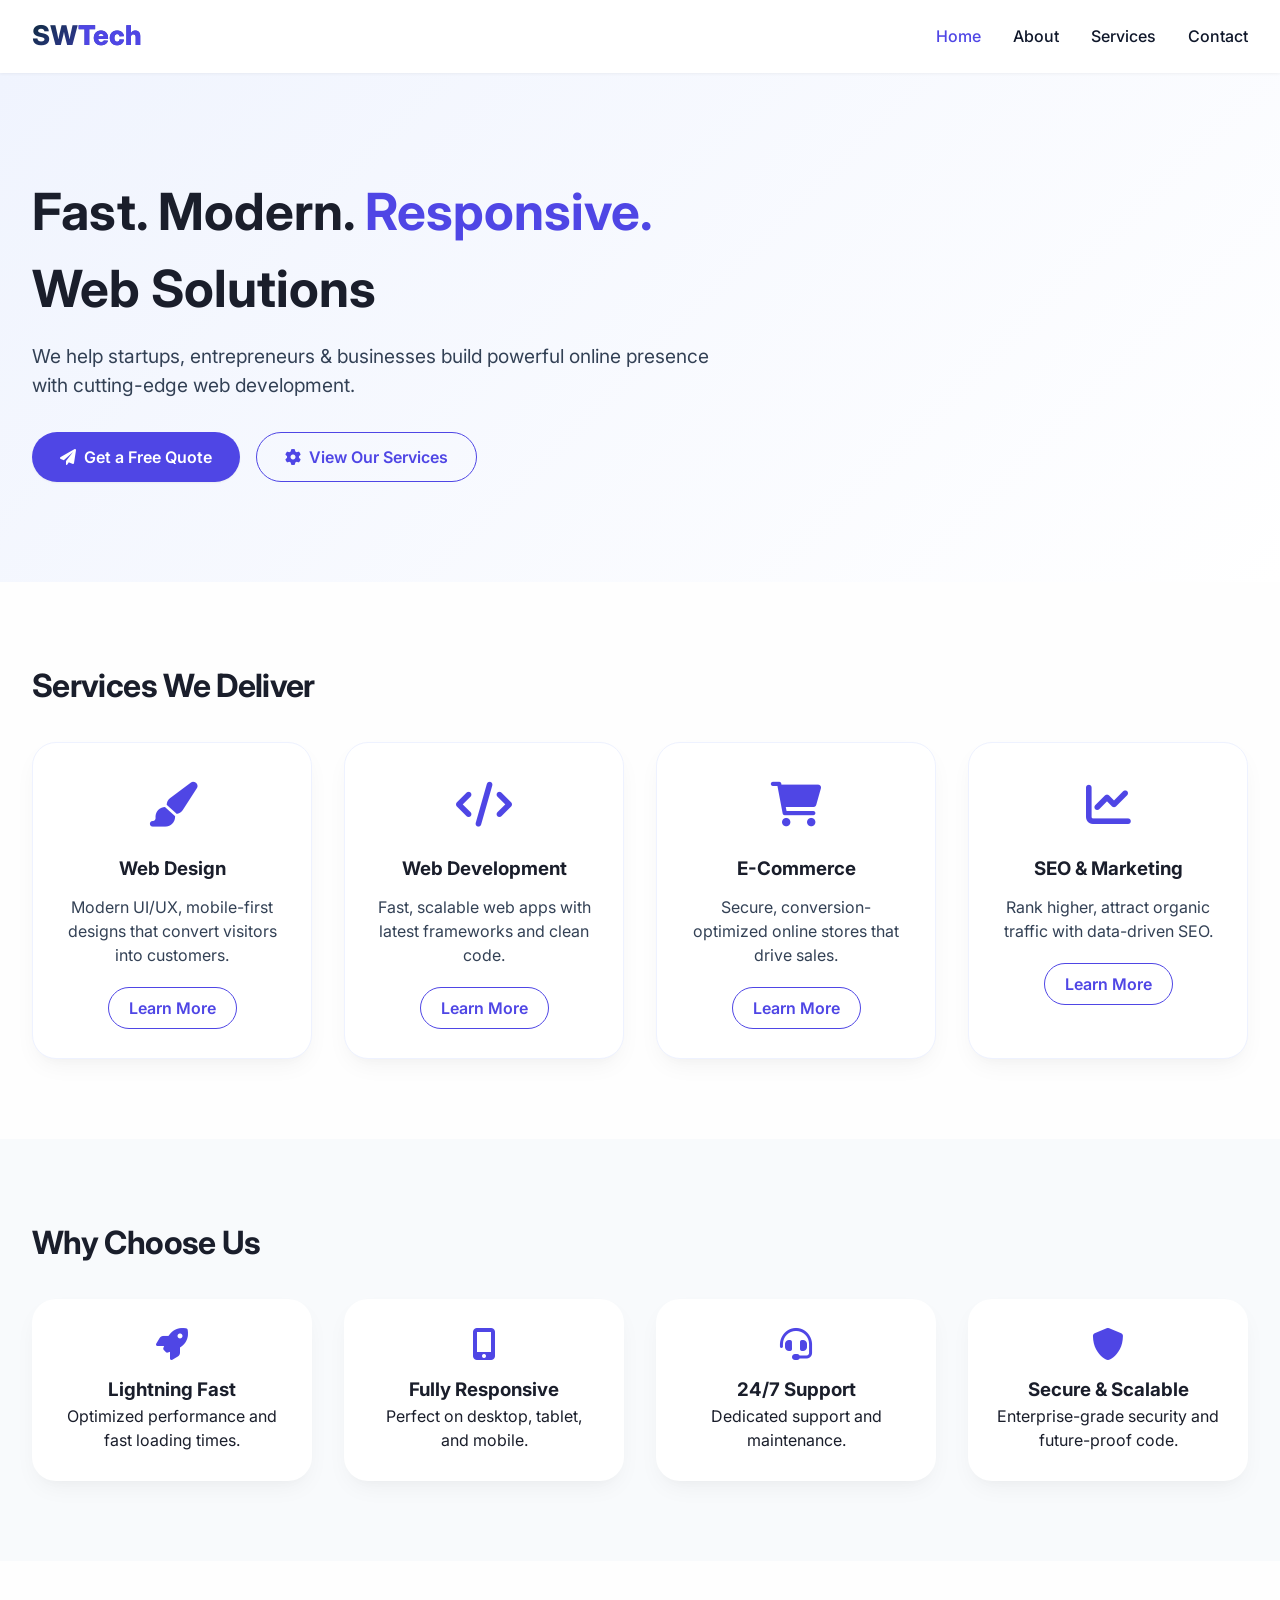
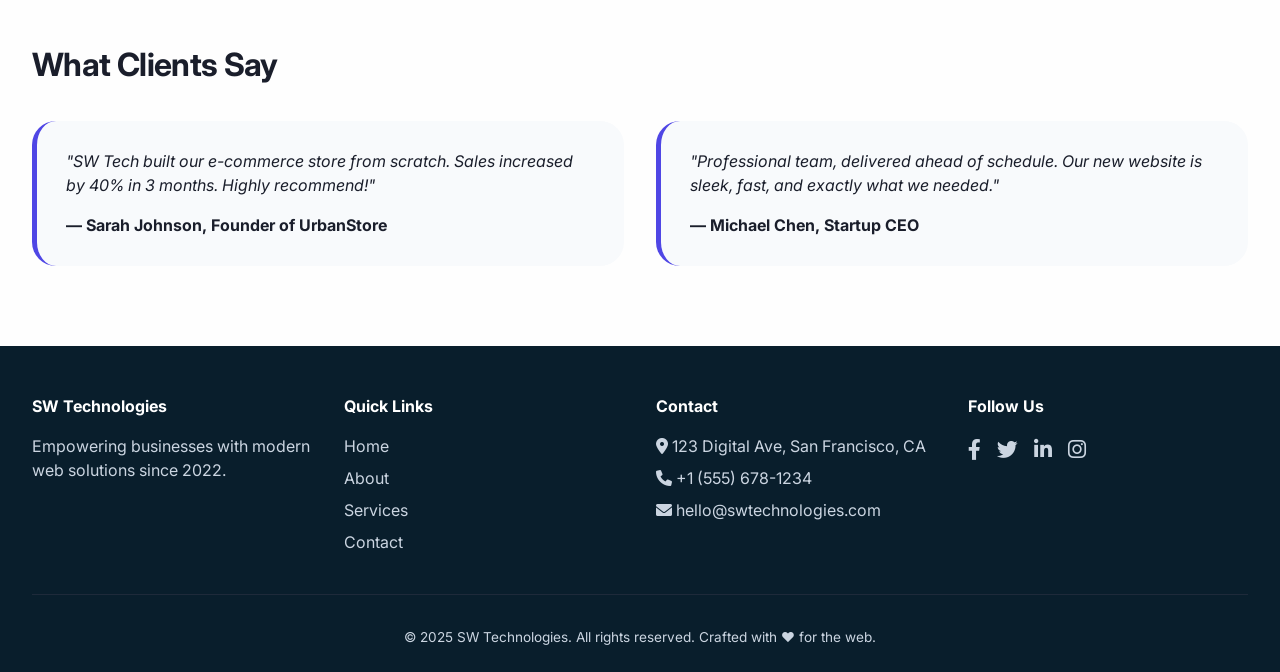
==== index.html @ 48afa0c9 "initial commit" ====
<!-- index.html -->
<!DOCTYPE html>
<html lang="en">
<head>
  <meta charset="UTF-8">
  <meta name="viewport" content="width=device-width, initial-scale=1.0, viewport-fit=cover">
  <title>SW Technologies | Modern Web Solutions</title>
  <link href="https://fonts.googleapis.com/css2?family=Inter:opsz,wght@14..32,300;14..32,400;14..32,600;14..32,700;14..32,800&display=swap" rel="stylesheet">
  <link rel="stylesheet" href="https://cdnjs.cloudflare.com/ajax/libs/font-awesome/6.0.0-beta3/css/all.min.css">
  <style>
    * { margin: 0; padding: 0; box-sizing: border-box; }
    body { font-family: 'Inter', sans-serif; background-color: #fefefe; color: #1a1e2b; line-height: 1.5; scroll-behavior: smooth; }
    :root { --primary: #0f2b3d; --primary-dark: #091e2c; --accent: #4f46e5; --accent-light: #6366f1; --gray-bg: #f8fafc; --text-dark: #0f172a; --text-muted: #334155; --white: #ffffff; --shadow-sm: 0 10px 25px -5px rgba(0,0,0,0.05), 0 8px 10px -6px rgba(0,0,0,0.02); --shadow-md: 0 20px 25px -12px rgba(0,0,0,0.08); }
    .container { max-width: 1280px; margin: 0 auto; padding: 0 32px; }
    section { padding: 80px 0; }
    h2 { font-size: 2rem; margin-bottom: 2rem; letter-spacing: -0.02em; font-weight: 700; }
    .btn { display: inline-flex; align-items: center; gap: 8px; padding: 12px 28px; border-radius: 40px; font-weight: 600; transition: all 0.25s ease; text-decoration: none; font-size: 1rem; cursor: pointer; border: none; }
    .btn-primary { background: var(--accent); color: white; box-shadow: 0 1px 2px rgba(0,0,0,0.05); }
    .btn-primary:hover { background: var(--accent-light); transform: translateY(-3px); box-shadow: var(--shadow-md); }
    .btn-outline { background: transparent; border: 1.5px solid var(--accent); color: var(--accent); }
    .btn-outline:hover { background: var(--accent); color: white; transform: translateY(-3px); }
    .navbar { background: white; box-shadow: 0 1px 3px rgba(0,0,0,0.05); position: sticky; top: 0; z-index: 1000; }
    .nav-container { display: flex; justify-content: space-between; align-items: center; padding: 1rem 2rem; max-width: 1400px; margin: 0 auto; }
    .logo a { font-size: 1.7rem; font-weight: 800; text-decoration: none; background: linear-gradient(135deg, #0f2b3d, #4f46e5); background-clip: text; -webkit-background-clip: text; color: transparent; }
    .nav-links { display: flex; gap: 2rem; list-style: none; }
    .nav-links li a { text-decoration: none; font-weight: 500; color: var(--text-dark); transition: color 0.2s; }
    .nav-links li a:hover, .nav-links li a.active { color: var(--accent); }
    .hamburger { display: none; font-size: 1.8rem; cursor: pointer; }
    @media (max-width: 768px) { .nav-links { position: fixed; top: 70px; left: -100%; width: 100%; height: calc(100vh - 70px); background: white; flex-direction: column; align-items: center; padding-top: 2rem; gap: 2rem; transition: left 0.3s ease; box-shadow: 0 10px 15px -3px rgba(0,0,0,0.1); } .nav-links.active { left: 0; } .hamburger { display: block; } .nav-container { padding: 0.8rem 1.5rem; } .container { padding: 0 24px; } section { padding: 60px 0; } }
    .hero { background: linear-gradient(135deg, #f0f4fe 0%, #ffffff 100%); padding: 100px 0; }
    .hero-content { max-width: 700px; }
    .hero h1 { font-size: 3.2rem; margin-bottom: 1rem; }
    .hero p { font-size: 1.2rem; color: var(--text-muted); margin-bottom: 2rem; }
    .btn-group { display: flex; gap: 1rem; flex-wrap: wrap; }
    .cards-grid { display: grid; grid-template-columns: repeat(auto-fit, minmax(260px, 1fr)); gap: 2rem; margin-top: 1rem; }
    .service-card { background: white; border-radius: 24px; padding: 1.8rem; box-shadow: var(--shadow-sm); transition: all 0.25s; text-align: center; border: 1px solid #eef2ff; }
    .service-card:hover { transform: translateY(-6px); box-shadow: var(--shadow-md); }
    .service-icon { font-size: 2.8rem; color: var(--accent); margin-bottom: 1rem; }
    .service-card h3 { margin-bottom: 0.75rem; }
    .service-card p { color: var(--text-muted); margin-bottom: 1.25rem; }
    .strengths-grid { display: grid; grid-template-columns: repeat(auto-fit, minmax(240px, 1fr)); gap: 2rem; }
    .strength-card { background: white; border-radius: 24px; padding: 1.8rem; text-align: center; box-shadow: var(--shadow-sm); }
    .strength-card i { font-size: 2rem; color: var(--accent); margin-bottom: 1rem; }
    .testimonials-grid { display: grid; grid-template-columns: repeat(auto-fit, minmax(280px, 1fr)); gap: 2rem; }
    .testimonial { background: var(--gray-bg); padding: 1.8rem; border-radius: 24px; border-left: 5px solid var(--accent); }
    .testimonial p { font-style: italic; margin-bottom: 1rem; }
    .client-name { font-weight: 700; }
    footer { background: var(--primary-dark); color: #cbd5e1; padding: 48px 0 24px; }
    .footer-grid { display: grid; grid-template-columns: repeat(auto-fit, minmax(200px, 1fr)); gap: 2rem; margin-bottom: 2rem; }
    .footer-col h4 { color: white; margin-bottom: 1rem; }
    .footer-col a { color: #cbd5e1; text-decoration: none; display: block; margin-bottom: 0.5rem; transition: color 0.2s; }
    .footer-col a:hover { color: white; }
    .social-icons a { display: inline-block; margin-right: 1rem; font-size: 1.3rem; color: #cbd5e1; }
    .copyright { text-align: center; padding-top: 2rem; border-top: 1px solid #1e2a3a; font-size: 0.85rem; }
    @media (max-width: 480px) { .hero h1 { font-size: 2.2rem; } .btn-group .btn { padding: 10px 20px; } }
  </style>
</head>
<body>
  <nav class="navbar">
    <div class="nav-container">
      <div class="logo"><a href="index.html">SW<span style="color:#4f46e5;">Tech</span></a></div>
      <div class="hamburger" id="hamburger"><i class="fas fa-bars"></i></div>
      <ul class="nav-links" id="navLinks">
        <li><a href="index.html" class="active">Home</a></li>
        <li><a href="about.html">About</a></li>
        <li><a href="services.html">Services</a></li>
        <li><a href="contact.html">Contact</a></li>
      </ul>
    </div>
  </nav>
  <main>
    <section class="hero">
      <div class="container">
        <div class="hero-content">
          <h1>Fast. Modern. <span style="color:#4f46e5;">Responsive.</span> Web Solutions</h1>
          <p>We help startups, entrepreneurs & businesses build powerful online presence with cutting-edge web development.</p>
          <div class="btn-group">
            <a href="contact.html" class="btn btn-primary"><i class="fas fa-paper-plane"></i> Get a Free Quote</a>
            <a href="services.html" class="btn btn-outline"><i class="fas fa-cog"></i> View Our Services</a>
          </div>
        </div>
      </div>
    </section>
    <section>
      <div class="container">
        <h2>Services We Deliver</h2>
        <div class="cards-grid">
          <div class="service-card"><div class="service-icon"><i class="fas fa-paint-brush"></i></div><h3>Web Design</h3><p>Modern UI/UX, mobile-first designs that convert visitors into customers.</p><a href="services.html" class="btn btn-outline small-btn" style="padding:8px 20px;">Learn More</a></div>
          <div class="service-card"><div class="service-icon"><i class="fas fa-code"></i></div><h3>Web Development</h3><p>Fast, scalable web apps with latest frameworks and clean code.</p><a href="services.html" class="btn btn-outline small-btn" style="padding:8px 20px;">Learn More</a></div>
          <div class="service-card"><div class="service-icon"><i class="fas fa-shopping-cart"></i></div><h3>E-Commerce</h3><p>Secure, conversion-optimized online stores that drive sales.</p><a href="services.html" class="btn btn-outline small-btn" style="padding:8px 20px;">Learn More</a></div>
          <div class="service-card"><div class="service-icon"><i class="fas fa-chart-line"></i></div><h3>SEO & Marketing</h3><p>Rank higher, attract organic traffic with data-driven SEO.</p><a href="services.html" class="btn btn-outline small-btn" style="padding:8px 20px;">Learn More</a></div>
        </div>
      </div>
    </section>
    <section style="background: var(--gray-bg);">
      <div class="container">
        <h2>Why Choose Us</h2>
        <div class="strengths-grid">
          <div class="strength-card"><i class="fas fa-rocket"></i><h3>Lightning Fast</h3><p>Optimized performance and fast loading times.</p></div>
          <div class="strength-card"><i class="fas fa-mobile-alt"></i><h3>Fully Responsive</h3><p>Perfect on desktop, tablet, and mobile.</p></div>
          <div class="strength-card"><i class="fas fa-headset"></i><h3>24/7 Support</h3><p>Dedicated support and maintenance.</p></div>
          <div class="strength-card"><i class="fas fa-shield-alt"></i><h3>Secure & Scalable</h3><p>Enterprise-grade security and future-proof code.</p></div>
        </div>
      </div>
    </section>
    <section>
      <div class="container">
        <h2>What Clients Say</h2>
        <div class="testimonials-grid">
          <div class="testimonial"><p>"SW Tech built our e-commerce store from scratch. Sales increased by 40% in 3 months. Highly recommend!"</p><div class="client-name">— Sarah Johnson, Founder of UrbanStore</div></div>
          <div class="testimonial"><p>"Professional team, delivered ahead of schedule. Our new website is sleek, fast, and exactly what we needed."</p><div class="client-name">— Michael Chen, Startup CEO</div></div>
        </div>
      </div>
    </section>
  </main>
  <footer>
    <div class="container">
      <div class="footer-grid">
        <div class="footer-col"><h4>SW Technologies</h4><p>Empowering businesses with modern web solutions since 2022.</p></div>
        <div class="footer-col"><h4>Quick Links</h4><a href="index.html">Home</a><a href="about.html">About</a><a href="services.html">Services</a><a href="contact.html">Contact</a></div>
        <div class="footer-col"><h4>Contact</h4><a href="#"><i class="fas fa-map-marker-alt"></i> 123 Digital Ave, San Francisco, CA</a><a href="#"><i class="fas fa-phone"></i> +1 (555) 678-1234</a><a href="#"><i class="fas fa-envelope"></i> hello@swtechnologies.com</a></div>
        <div class="footer-col"><h4>Follow Us</h4><div class="social-icons"><a href="#"><i class="fab fa-facebook-f"></i></a><a href="#"><i class="fab fa-twitter"></i></a><a href="#"><i class="fab fa-linkedin-in"></i></a><a href="#"><i class="fab fa-instagram"></i></a></div></div>
      </div>
      <div class="copyright"><p>© 2025 SW Technologies. All rights reserved. Crafted with ❤️ for the web.</p></div>
    </div>
  </footer>
  <script>const hamburger=document.getElementById('hamburger');const navLinks=document.getElementById('navLinks');hamburger.addEventListener('click',()=>{navLinks.classList.toggle('active');});document.querySelectorAll('.nav-links a').forEach(link=>{link.addEventListener('click',()=>{navLinks.classList.remove('active');})});</script>
</body>
</html>
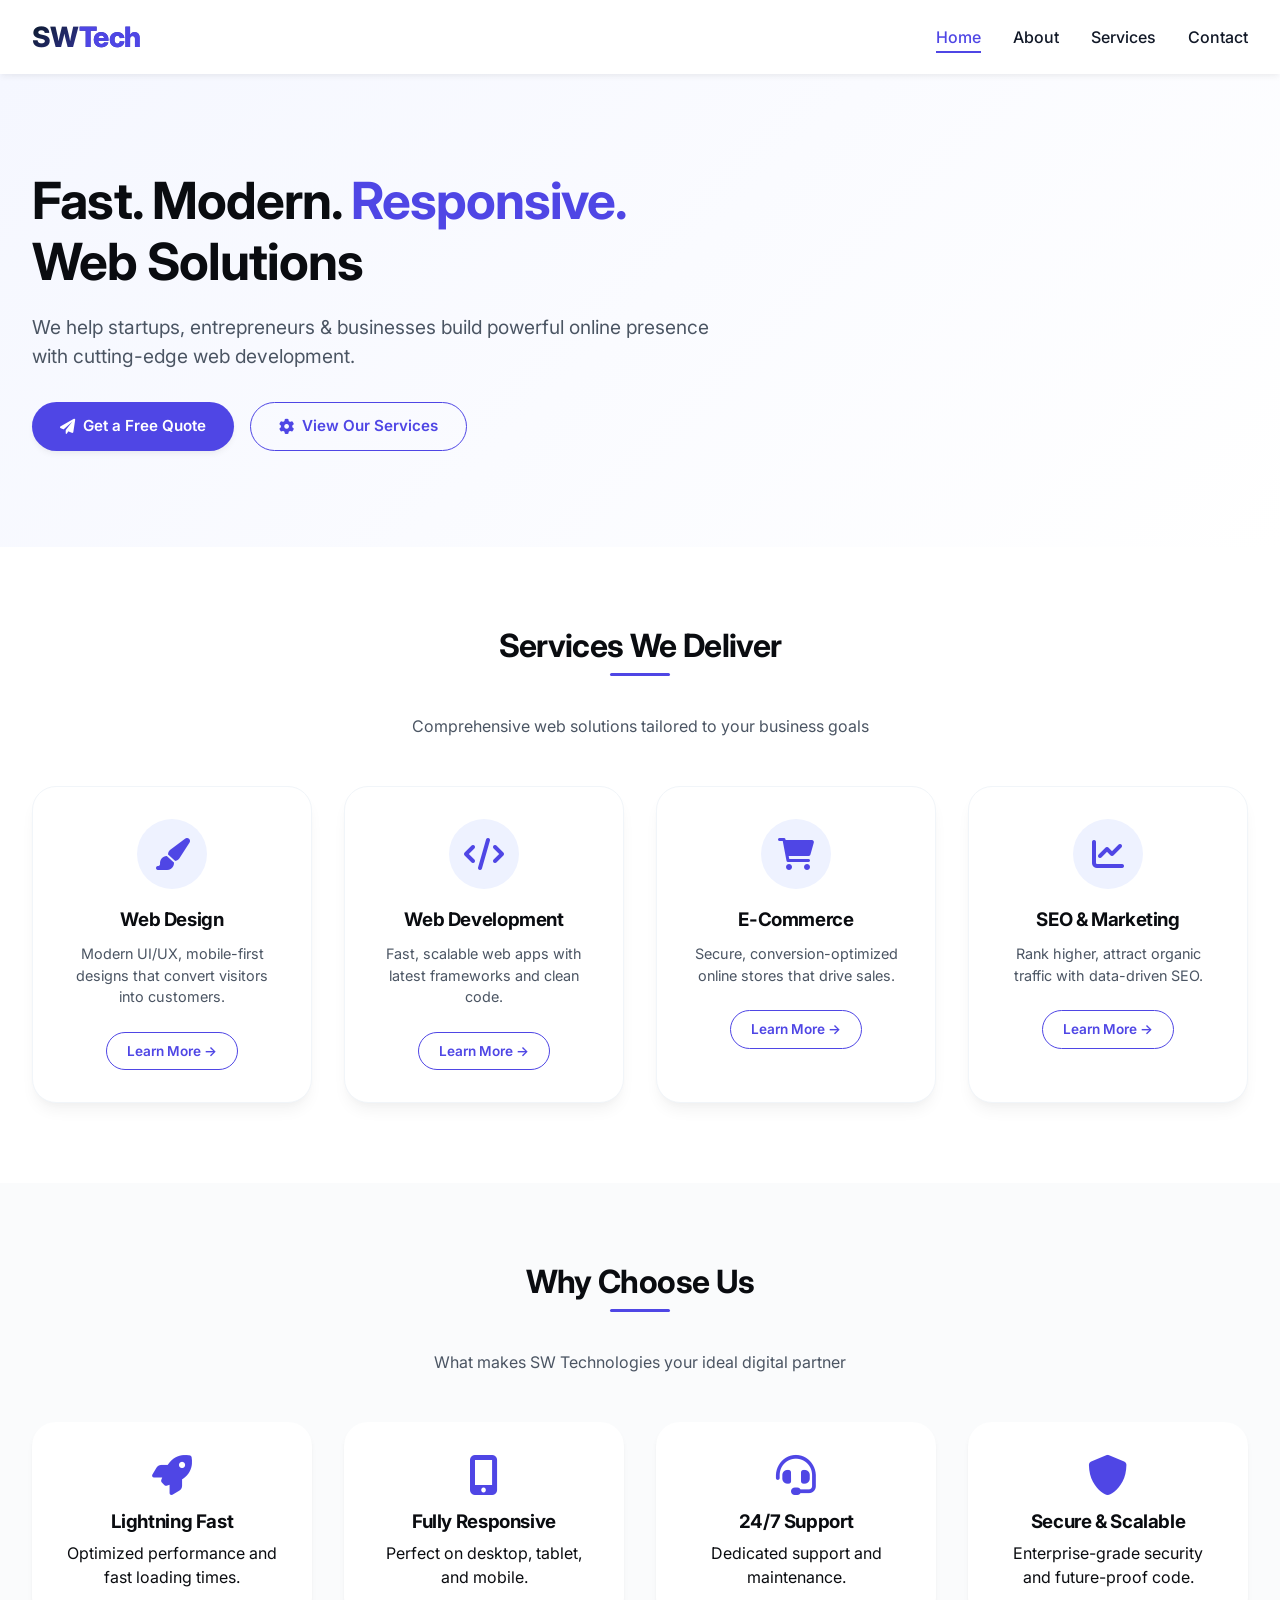
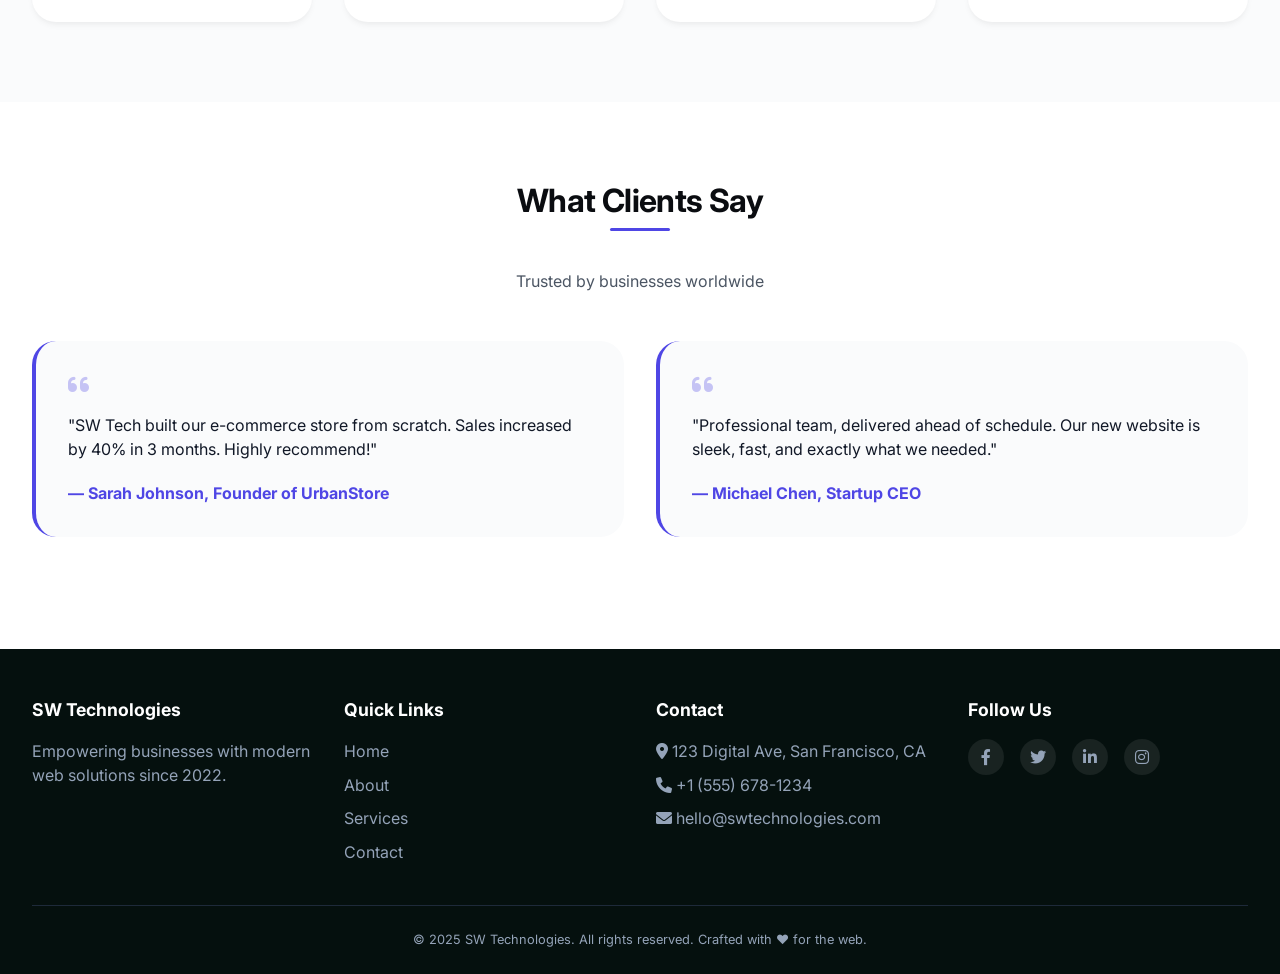
==== commit 16b8961b: "Polish the user interface and make it fully responsive across all devices" ====
--- a/index.html
+++ b/index.html
@@ -1,129 +1,131 @@
-<!-- index.html -->
+<!-- index.html - Homepage -->
 <!DOCTYPE html>
 <html lang="en">
 <head>
-  <meta charset="UTF-8">
-  <meta name="viewport" content="width=device-width, initial-scale=1.0, viewport-fit=cover">
-  <title>SW Technologies | Modern Web Solutions</title>
-  <link href="https://fonts.googleapis.com/css2?family=Inter:opsz,wght@14..32,300;14..32,400;14..32,600;14..32,700;14..32,800&display=swap" rel="stylesheet">
-  <link rel="stylesheet" href="https://cdnjs.cloudflare.com/ajax/libs/font-awesome/6.0.0-beta3/css/all.min.css">
-  <style>
-    * { margin: 0; padding: 0; box-sizing: border-box; }
-    body { font-family: 'Inter', sans-serif; background-color: #fefefe; color: #1a1e2b; line-height: 1.5; scroll-behavior: smooth; }
-    :root { --primary: #0f2b3d; --primary-dark: #091e2c; --accent: #4f46e5; --accent-light: #6366f1; --gray-bg: #f8fafc; --text-dark: #0f172a; --text-muted: #334155; --white: #ffffff; --shadow-sm: 0 10px 25px -5px rgba(0,0,0,0.05), 0 8px 10px -6px rgba(0,0,0,0.02); --shadow-md: 0 20px 25px -12px rgba(0,0,0,0.08); }
-    .container { max-width: 1280px; margin: 0 auto; padding: 0 32px; }
-    section { padding: 80px 0; }
-    h2 { font-size: 2rem; margin-bottom: 2rem; letter-spacing: -0.02em; font-weight: 700; }
-    .btn { display: inline-flex; align-items: center; gap: 8px; padding: 12px 28px; border-radius: 40px; font-weight: 600; transition: all 0.25s ease; text-decoration: none; font-size: 1rem; cursor: pointer; border: none; }
-    .btn-primary { background: var(--accent); color: white; box-shadow: 0 1px 2px rgba(0,0,0,0.05); }
-    .btn-primary:hover { background: var(--accent-light); transform: translateY(-3px); box-shadow: var(--shadow-md); }
-    .btn-outline { background: transparent; border: 1.5px solid var(--accent); color: var(--accent); }
-    .btn-outline:hover { background: var(--accent); color: white; transform: translateY(-3px); }
-    .navbar { background: white; box-shadow: 0 1px 3px rgba(0,0,0,0.05); position: sticky; top: 0; z-index: 1000; }
-    .nav-container { display: flex; justify-content: space-between; align-items: center; padding: 1rem 2rem; max-width: 1400px; margin: 0 auto; }
-    .logo a { font-size: 1.7rem; font-weight: 800; text-decoration: none; background: linear-gradient(135deg, #0f2b3d, #4f46e5); background-clip: text; -webkit-background-clip: text; color: transparent; }
-    .nav-links { display: flex; gap: 2rem; list-style: none; }
-    .nav-links li a { text-decoration: none; font-weight: 500; color: var(--text-dark); transition: color 0.2s; }
-    .nav-links li a:hover, .nav-links li a.active { color: var(--accent); }
-    .hamburger { display: none; font-size: 1.8rem; cursor: pointer; }
-    @media (max-width: 768px) { .nav-links { position: fixed; top: 70px; left: -100%; width: 100%; height: calc(100vh - 70px); background: white; flex-direction: column; align-items: center; padding-top: 2rem; gap: 2rem; transition: left 0.3s ease; box-shadow: 0 10px 15px -3px rgba(0,0,0,0.1); } .nav-links.active { left: 0; } .hamburger { display: block; } .nav-container { padding: 0.8rem 1.5rem; } .container { padding: 0 24px; } section { padding: 60px 0; } }
-    .hero { background: linear-gradient(135deg, #f0f4fe 0%, #ffffff 100%); padding: 100px 0; }
-    .hero-content { max-width: 700px; }
-    .hero h1 { font-size: 3.2rem; margin-bottom: 1rem; }
-    .hero p { font-size: 1.2rem; color: var(--text-muted); margin-bottom: 2rem; }
-    .btn-group { display: flex; gap: 1rem; flex-wrap: wrap; }
-    .cards-grid { display: grid; grid-template-columns: repeat(auto-fit, minmax(260px, 1fr)); gap: 2rem; margin-top: 1rem; }
-    .service-card { background: white; border-radius: 24px; padding: 1.8rem; box-shadow: var(--shadow-sm); transition: all 0.25s; text-align: center; border: 1px solid #eef2ff; }
-    .service-card:hover { transform: translateY(-6px); box-shadow: var(--shadow-md); }
-    .service-icon { font-size: 2.8rem; color: var(--accent); margin-bottom: 1rem; }
-    .service-card h3 { margin-bottom: 0.75rem; }
-    .service-card p { color: var(--text-muted); margin-bottom: 1.25rem; }
-    .strengths-grid { display: grid; grid-template-columns: repeat(auto-fit, minmax(240px, 1fr)); gap: 2rem; }
-    .strength-card { background: white; border-radius: 24px; padding: 1.8rem; text-align: center; box-shadow: var(--shadow-sm); }
-    .strength-card i { font-size: 2rem; color: var(--accent); margin-bottom: 1rem; }
-    .testimonials-grid { display: grid; grid-template-columns: repeat(auto-fit, minmax(280px, 1fr)); gap: 2rem; }
-    .testimonial { background: var(--gray-bg); padding: 1.8rem; border-radius: 24px; border-left: 5px solid var(--accent); }
-    .testimonial p { font-style: italic; margin-bottom: 1rem; }
-    .client-name { font-weight: 700; }
-    footer { background: var(--primary-dark); color: #cbd5e1; padding: 48px 0 24px; }
-    .footer-grid { display: grid; grid-template-columns: repeat(auto-fit, minmax(200px, 1fr)); gap: 2rem; margin-bottom: 2rem; }
-    .footer-col h4 { color: white; margin-bottom: 1rem; }
-    .footer-col a { color: #cbd5e1; text-decoration: none; display: block; margin-bottom: 0.5rem; transition: color 0.2s; }
-    .footer-col a:hover { color: white; }
-    .social-icons a { display: inline-block; margin-right: 1rem; font-size: 1.3rem; color: #cbd5e1; }
-    .copyright { text-align: center; padding-top: 2rem; border-top: 1px solid #1e2a3a; font-size: 0.85rem; }
-    @media (max-width: 480px) { .hero h1 { font-size: 2.2rem; } .btn-group .btn { padding: 10px 20px; } }
-  </style>
+    <meta charset="UTF-8">
+    <meta name="viewport" content="width=device-width, initial-scale=1.0">
+    <title>SW Technologies | Fast, Modern Web Solutions</title>
+    <link href="https://fonts.googleapis.com/css2?family=Inter:opsz,wght@14..32,300;14..32,400;14..32,500;14..32,600;14..32,700;14..32,800&display=swap" rel="stylesheet">
+    <link rel="stylesheet" href="https://cdnjs.cloudflare.com/ajax/libs/font-awesome/6.0.0-beta3/css/all.min.css">
+    <link rel="stylesheet" href="styles.css">
 </head>
 <body>
-  <nav class="navbar">
-    <div class="nav-container">
-      <div class="logo"><a href="index.html">SW<span style="color:#4f46e5;">Tech</span></a></div>
-      <div class="hamburger" id="hamburger"><i class="fas fa-bars"></i></div>
-      <ul class="nav-links" id="navLinks">
-        <li><a href="index.html" class="active">Home</a></li>
-        <li><a href="about.html">About</a></li>
-        <li><a href="services.html">Services</a></li>
-        <li><a href="contact.html">Contact</a></li>
-      </ul>
-    </div>
-  </nav>
-  <main>
-    <section class="hero">
-      <div class="container">
-        <div class="hero-content">
-          <h1>Fast. Modern. <span style="color:#4f46e5;">Responsive.</span> Web Solutions</h1>
-          <p>We help startups, entrepreneurs & businesses build powerful online presence with cutting-edge web development.</p>
-          <div class="btn-group">
-            <a href="contact.html" class="btn btn-primary"><i class="fas fa-paper-plane"></i> Get a Free Quote</a>
-            <a href="services.html" class="btn btn-outline"><i class="fas fa-cog"></i> View Our Services</a>
-          </div>
+    <nav class="navbar">
+        <div class="nav-container">
+            <div class="logo"><a href="index.html">SW<span style="color:#4f46e5;">Tech</span></a></div>
+            <div class="hamburger" id="hamburger"><i class="fas fa-bars"></i></div>
+            <ul class="nav-links" id="navLinks">
+                <li><a href="index.html" class="active">Home</a></li>
+                <li><a href="about.html">About</a></li>
+                <li><a href="services.html">Services</a></li>
+                <li><a href="contact.html">Contact</a></li>
+            </ul>
         </div>
-      </div>
-    </section>
-    <section>
-      <div class="container">
-        <h2>Services We Deliver</h2>
-        <div class="cards-grid">
-          <div class="service-card"><div class="service-icon"><i class="fas fa-paint-brush"></i></div><h3>Web Design</h3><p>Modern UI/UX, mobile-first designs that convert visitors into customers.</p><a href="services.html" class="btn btn-outline small-btn" style="padding:8px 20px;">Learn More</a></div>
-          <div class="service-card"><div class="service-icon"><i class="fas fa-code"></i></div><h3>Web Development</h3><p>Fast, scalable web apps with latest frameworks and clean code.</p><a href="services.html" class="btn btn-outline small-btn" style="padding:8px 20px;">Learn More</a></div>
-          <div class="service-card"><div class="service-icon"><i class="fas fa-shopping-cart"></i></div><h3>E-Commerce</h3><p>Secure, conversion-optimized online stores that drive sales.</p><a href="services.html" class="btn btn-outline small-btn" style="padding:8px 20px;">Learn More</a></div>
-          <div class="service-card"><div class="service-icon"><i class="fas fa-chart-line"></i></div><h3>SEO & Marketing</h3><p>Rank higher, attract organic traffic with data-driven SEO.</p><a href="services.html" class="btn btn-outline small-btn" style="padding:8px 20px;">Learn More</a></div>
+    </nav>
+
+    <main>
+        <section class="hero">
+            <div class="container">
+                <div class="hero-content">
+                    <h1>Fast. Modern. <span style="color:#4f46e5;">Responsive.</span> Web Solutions</h1>
+                    <p>We help startups, entrepreneurs & businesses build powerful online presence with cutting-edge web development.</p>
+                    <div class="btn-group">
+                        <a href="contact.html" class="btn btn-primary"><i class="fas fa-paper-plane"></i> Get a Free Quote</a>
+                        <a href="services.html" class="btn btn-outline"><i class="fas fa-cog"></i> View Our Services</a>
+                    </div>
+                </div>
+            </div>
+        </section>
+
+        <section>
+            <div class="container">
+                <div class="section-header">
+                    <h2>Services We Deliver</h2>
+                    <p>Comprehensive web solutions tailored to your business goals</p>
+                </div>
+                <div class="cards-grid">
+                    <div class="service-card">
+                        <div class="service-icon"><i class="fas fa-paint-brush"></i></div>
+                        <h3>Web Design</h3>
+                        <p>Modern UI/UX, mobile-first designs that convert visitors into customers.</p>
+                        <a href="services.html" class="btn btn-outline btn-small">Learn More →</a>
+                    </div>
+                    <div class="service-card">
+                        <div class="service-icon"><i class="fas fa-code"></i></div>
+                        <h3>Web Development</h3>
+                        <p>Fast, scalable web apps with latest frameworks and clean code.</p>
+                        <a href="services.html" class="btn btn-outline btn-small">Learn More →</a>
+                    </div>
+                    <div class="service-card">
+                        <div class="service-icon"><i class="fas fa-shopping-cart"></i></div>
+                        <h3>E-Commerce</h3>
+                        <p>Secure, conversion-optimized online stores that drive sales.</p>
+                        <a href="services.html" class="btn btn-outline btn-small">Learn More →</a>
+                    </div>
+                    <div class="service-card">
+                        <div class="service-icon"><i class="fas fa-chart-line"></i></div>
+                        <h3>SEO & Marketing</h3>
+                        <p>Rank higher, attract organic traffic with data-driven SEO.</p>
+                        <a href="services.html" class="btn btn-outline btn-small">Learn More →</a>
+                    </div>
+                </div>
+            </div>
+        </section>
+
+        <section style="background: var(--gray-bg);">
+            <div class="container">
+                <div class="section-header">
+                    <h2>Why Choose Us</h2>
+                    <p>What makes SW Technologies your ideal digital partner</p>
+                </div>
+                <div class="strengths-grid">
+                    <div class="strength-card"><i class="fas fa-rocket"></i><h3>Lightning Fast</h3><p>Optimized performance and fast loading times.</p></div>
+                    <div class="strength-card"><i class="fas fa-mobile-alt"></i><h3>Fully Responsive</h3><p>Perfect on desktop, tablet, and mobile.</p></div>
+                    <div class="strength-card"><i class="fas fa-headset"></i><h3>24/7 Support</h3><p>Dedicated support and maintenance.</p></div>
+                    <div class="strength-card"><i class="fas fa-shield-alt"></i><h3>Secure & Scalable</h3><p>Enterprise-grade security and future-proof code.</p></div>
+                </div>
+            </div>
+        </section>
+
+        <section>
+            <div class="container">
+                <div class="section-header">
+                    <h2>What Clients Say</h2>
+                    <p>Trusted by businesses worldwide</p>
+                </div>
+                <div class="testimonials-grid">
+                    <div class="testimonial"><i class="fas fa-quote-left"></i><p>"SW Tech built our e-commerce store from scratch. Sales increased by 40% in 3 months. Highly recommend!"</p><div class="client-name">— Sarah Johnson, Founder of UrbanStore</div></div>
+                    <div class="testimonial"><i class="fas fa-quote-left"></i><p>"Professional team, delivered ahead of schedule. Our new website is sleek, fast, and exactly what we needed."</p><div class="client-name">— Michael Chen, Startup CEO</div></div>
+                </div>
+            </div>
+        </section>
+    </main>
+
+    <footer>
+        <div class="container">
+            <div class="footer-grid">
+                <div class="footer-col"><h4>SW Technologies</h4><p>Empowering businesses with modern web solutions since 2022.</p></div>
+                <div class="footer-col"><h4>Quick Links</h4><a href="index.html">Home</a><a href="about.html">About</a><a href="services.html">Services</a><a href="contact.html">Contact</a></div>
+                <div class="footer-col"><h4>Contact</h4><a href="#"><i class="fas fa-map-marker-alt"></i> 123 Digital Ave, San Francisco, CA</a><a href="#"><i class="fas fa-phone"></i> +1 (555) 678-1234</a><a href="#"><i class="fas fa-envelope"></i> hello@swtechnologies.com</a></div>
+                <div class="footer-col"><h4>Follow Us</h4><div class="social-icons"><a href="#"><i class="fab fa-facebook-f"></i></a><a href="#"><i class="fab fa-twitter"></i></a><a href="#"><i class="fab fa-linkedin-in"></i></a><a href="#"><i class="fab fa-instagram"></i></a></div></div>
+            </div>
+            <div class="copyright"><p>© 2025 SW Technologies. All rights reserved. Crafted with ❤️ for the web.</p></div>
         </div>
-      </div>
-    </section>
-    <section style="background: var(--gray-bg);">
-      <div class="container">
-        <h2>Why Choose Us</h2>
-        <div class="strengths-grid">
-          <div class="strength-card"><i class="fas fa-rocket"></i><h3>Lightning Fast</h3><p>Optimized performance and fast loading times.</p></div>
-          <div class="strength-card"><i class="fas fa-mobile-alt"></i><h3>Fully Responsive</h3><p>Perfect on desktop, tablet, and mobile.</p></div>
-          <div class="strength-card"><i class="fas fa-headset"></i><h3>24/7 Support</h3><p>Dedicated support and maintenance.</p></div>
-          <div class="strength-card"><i class="fas fa-shield-alt"></i><h3>Secure & Scalable</h3><p>Enterprise-grade security and future-proof code.</p></div>
-        </div>
-      </div>
-    </section>
-    <section>
-      <div class="container">
-        <h2>What Clients Say</h2>
-        <div class="testimonials-grid">
-          <div class="testimonial"><p>"SW Tech built our e-commerce store from scratch. Sales increased by 40% in 3 months. Highly recommend!"</p><div class="client-name">— Sarah Johnson, Founder of UrbanStore</div></div>
-          <div class="testimonial"><p>"Professional team, delivered ahead of schedule. Our new website is sleek, fast, and exactly what we needed."</p><div class="client-name">— Michael Chen, Startup CEO</div></div>
-        </div>
-      </div>
-    </section>
-  </main>
-  <footer>
-    <div class="container">
-      <div class="footer-grid">
-        <div class="footer-col"><h4>SW Technologies</h4><p>Empowering businesses with modern web solutions since 2022.</p></div>
-        <div class="footer-col"><h4>Quick Links</h4><a href="index.html">Home</a><a href="about.html">About</a><a href="services.html">Services</a><a href="contact.html">Contact</a></div>
-        <div class="footer-col"><h4>Contact</h4><a href="#"><i class="fas fa-map-marker-alt"></i> 123 Digital Ave, San Francisco, CA</a><a href="#"><i class="fas fa-phone"></i> +1 (555) 678-1234</a><a href="#"><i class="fas fa-envelope"></i> hello@swtechnologies.com</a></div>
-        <div class="footer-col"><h4>Follow Us</h4><div class="social-icons"><a href="#"><i class="fab fa-facebook-f"></i></a><a href="#"><i class="fab fa-twitter"></i></a><a href="#"><i class="fab fa-linkedin-in"></i></a><a href="#"><i class="fab fa-instagram"></i></a></div></div>
-      </div>
-      <div class="copyright"><p>© 2025 SW Technologies. All rights reserved. Crafted with ❤️ for the web.</p></div>
-    </div>
-  </footer>
-  <script>const hamburger=document.getElementById('hamburger');const navLinks=document.getElementById('navLinks');hamburger.addEventListener('click',()=>{navLinks.classList.toggle('active');});document.querySelectorAll('.nav-links a').forEach(link=>{link.addEventListener('click',()=>{navLinks.classList.remove('active');})});</script>
+    </footer>
+
+    <a href="#" class="back-to-top" id="backToTop"><i class="fas fa-arrow-up"></i></a>
+
+    <script>
+        const hamburger = document.getElementById('hamburger');
+        const navLinks = document.getElementById('navLinks');
+        hamburger.addEventListener('click', () => navLinks.classList.toggle('active'));
+        document.querySelectorAll('.nav-links a').forEach(link => link.addEventListener('click', () => navLinks.classList.remove('active')));
+        
+        const backBtn = document.getElementById('backToTop');
+        window.addEventListener('scroll', () => {
+            if (window.scrollY > 300) backBtn.classList.add('show');
+            else backBtn.classList.remove('show');
+        });
+    </script>
 </body>
 </html>
--- a/styles.css
+++ b/styles.css
@@ -0,0 +1,673 @@
+/* styles.css - SW Technologies - Polished Professional UI */
+* {
+    margin: 0;
+    padding: 0;
+    box-sizing: border-box;
+}
+
+body {
+    font-family: 'Inter', sans-serif;
+    background-color: #ffffff;
+    color: #0a0c10;
+    line-height: 1.5;
+    scroll-behavior: smooth;
+}
+
+:root {
+    --primary: #0a1927;
+    --primary-dark: #05100e;
+    --accent: #4f46e5;
+    --accent-light: #6366f1;
+    --accent-soft: #eef2ff;
+    --gray-bg: #fafbfc;
+    --text-dark: #111827;
+    --text-muted: #4b5563;
+    --white: #ffffff;
+    --shadow-sm: 0 4px 6px -1px rgba(0, 0, 0, 0.05), 0 2px 4px -1px rgba(0, 0, 0, 0.02);
+    --shadow-md: 0 10px 15px -3px rgba(0, 0, 0, 0.05), 0 4px 6px -2px rgba(0, 0, 0, 0.02);
+    --shadow-lg: 0 20px 25px -5px rgba(0, 0, 0, 0.08), 0 10px 10px -5px rgba(0, 0, 0, 0.01);
+    --shadow-hover: 0 25px 30px -12px rgba(79, 70, 229, 0.15);
+}
+
+.container {
+    max-width: 1280px;
+    margin: 0 auto;
+    padding: 0 2rem;
+}
+
+section {
+    padding: 5rem 0;
+}
+
+h1, h2, h3 {
+    font-weight: 700;
+    line-height: 1.2;
+    letter-spacing: -0.02em;
+}
+
+h2 {
+    font-size: 2rem;
+    margin-bottom: 2rem;
+    position: relative;
+    display: inline-block;
+}
+
+h2:after {
+    content: '';
+    position: absolute;
+    bottom: -10px;
+    left: 0;
+    width: 60px;
+    height: 3px;
+    background: var(--accent);
+    border-radius: 3px;
+}
+
+.section-header {
+    text-align: center;
+    margin-bottom: 3rem;
+}
+
+.section-header h2:after {
+    left: 50%;
+    transform: translateX(-50%);
+}
+
+.section-header p {
+    color: var(--text-muted);
+    max-width: 600px;
+    margin: 1rem auto 0;
+}
+
+/* Buttons */
+.btn {
+    display: inline-flex;
+    align-items: center;
+    gap: 0.5rem;
+    padding: 0.75rem 1.75rem;
+    border-radius: 9999px;
+    font-weight: 600;
+    transition: all 0.25s ease;
+    text-decoration: none;
+    font-size: 0.95rem;
+    cursor: pointer;
+    border: none;
+}
+
+.btn-primary {
+    background: var(--accent);
+    color: white;
+    box-shadow: var(--shadow-sm);
+}
+
+.btn-primary:hover {
+    background: var(--accent-light);
+    transform: translateY(-2px);
+    box-shadow: var(--shadow-md);
+}
+
+.btn-outline {
+    background: transparent;
+    border: 1.5px solid var(--accent);
+    color: var(--accent);
+}
+
+.btn-outline:hover {
+    background: var(--accent);
+    color: white;
+    transform: translateY(-2px);
+    box-shadow: var(--shadow-sm);
+}
+
+.btn-small {
+    padding: 0.5rem 1.25rem;
+    font-size: 0.85rem;
+}
+
+/* Navigation */
+.navbar {
+    background: rgba(255, 255, 255, 0.95);
+    backdrop-filter: blur(8px);
+    box-shadow: var(--shadow-sm);
+    position: sticky;
+    top: 0;
+    z-index: 1000;
+    transition: all 0.3s ease;
+}
+
+.nav-container {
+    display: flex;
+    justify-content: space-between;
+    align-items: center;
+    padding: 1rem 2rem;
+    max-width: 1400px;
+    margin: 0 auto;
+}
+
+.logo a {
+    font-size: 1.75rem;
+    font-weight: 800;
+    text-decoration: none;
+    background: linear-gradient(135deg, #0a1927, #4f46e5);
+    background-clip: text;
+    -webkit-background-clip: text;
+    color: transparent;
+    letter-spacing: -0.02em;
+}
+
+.nav-links {
+    display: flex;
+    gap: 2rem;
+    list-style: none;
+}
+
+.nav-links li a {
+    text-decoration: none;
+    font-weight: 500;
+    color: var(--text-dark);
+    transition: color 0.2s;
+    position: relative;
+}
+
+.nav-links li a:after {
+    content: '';
+    position: absolute;
+    bottom: -6px;
+    left: 0;
+    width: 0;
+    height: 2px;
+    background: var(--accent);
+    transition: width 0.25s;
+}
+
+.nav-links li a:hover:after,
+.nav-links li a.active:after {
+    width: 100%;
+}
+
+.nav-links li a:hover,
+.nav-links li a.active {
+    color: var(--accent);
+}
+
+.hamburger {
+    display: none;
+    font-size: 1.6rem;
+    cursor: pointer;
+    color: var(--text-dark);
+}
+
+/* Hero Section */
+.hero {
+    background: linear-gradient(135deg, #f5f7ff 0%, #ffffff 100%);
+    padding: 6rem 0;
+    position: relative;
+    overflow: hidden;
+}
+
+.hero-content {
+    max-width: 700px;
+    animation: fadeInUp 0.6s ease-out;
+}
+
+.hero h1 {
+    font-size: 3.2rem;
+    margin-bottom: 1.25rem;
+}
+
+.hero p {
+    font-size: 1.2rem;
+    color: var(--text-muted);
+    margin-bottom: 2rem;
+}
+
+.btn-group {
+    display: flex;
+    gap: 1rem;
+    flex-wrap: wrap;
+}
+
+/* Cards Grid */
+.cards-grid {
+    display: grid;
+    grid-template-columns: repeat(auto-fit, minmax(260px, 1fr));
+    gap: 2rem;
+    margin-top: 1rem;
+}
+
+.service-card {
+    background: white;
+    border-radius: 1.5rem;
+    padding: 2rem;
+    box-shadow: var(--shadow-md);
+    transition: all 0.3s ease;
+    text-align: center;
+    border: 1px solid #f1f5f9;
+}
+
+.service-card:hover {
+    transform: translateY(-8px);
+    box-shadow: var(--shadow-hover);
+}
+
+.service-icon {
+    width: 70px;
+    height: 70px;
+    background: var(--accent-soft);
+    border-radius: 50%;
+    display: flex;
+    align-items: center;
+    justify-content: center;
+    margin: 0 auto 1.25rem;
+    font-size: 2rem;
+    color: var(--accent);
+    transition: transform 0.2s;
+}
+
+.service-card:hover .service-icon {
+    transform: scale(1.05);
+}
+
+.service-card h3 {
+    margin-bottom: 0.75rem;
+}
+
+.service-card p {
+    color: var(--text-muted);
+    margin-bottom: 1.5rem;
+    font-size: 0.9rem;
+}
+
+/* Strengths / Why Choose Us */
+.strengths-grid {
+    display: grid;
+    grid-template-columns: repeat(auto-fit, minmax(240px, 1fr));
+    gap: 2rem;
+}
+
+.strength-card {
+    background: white;
+    border-radius: 1.5rem;
+    padding: 2rem;
+    text-align: center;
+    box-shadow: var(--shadow-sm);
+    transition: all 0.25s;
+    border: 1px solid transparent;
+}
+
+.strength-card:hover {
+    transform: translateY(-5px);
+    border-color: var(--accent-soft);
+    box-shadow: var(--shadow-md);
+}
+
+.strength-card i {
+    font-size: 2.5rem;
+    color: var(--accent);
+    margin-bottom: 1rem;
+}
+
+.strength-card h3 {
+    margin-bottom: 0.5rem;
+}
+
+/* Testimonials */
+.testimonials-grid {
+    display: grid;
+    grid-template-columns: repeat(auto-fit, minmax(300px, 1fr));
+    gap: 2rem;
+}
+
+.testimonial {
+    background: var(--gray-bg);
+    padding: 2rem;
+    border-radius: 1.5rem;
+    border-left: 4px solid var(--accent);
+    transition: transform 0.25s;
+}
+
+.testimonial:hover {
+    transform: translateX(4px);
+}
+
+.testimonial i.fa-quote-left {
+    color: var(--accent);
+    opacity: 0.3;
+    font-size: 1.5rem;
+    margin-bottom: 1rem;
+    display: inline-block;
+}
+
+.testimonial p {
+    font-style: normal;
+    margin-bottom: 1.25rem;
+    color: var(--text-dark);
+}
+
+.client-name {
+    font-weight: 700;
+    color: var(--accent);
+}
+
+/* Footer */
+footer {
+    background: var(--primary-dark);
+    color: #94a3b8;
+    padding: 3rem 0 1.5rem;
+    margin-top: 2rem;
+}
+
+.footer-grid {
+    display: grid;
+    grid-template-columns: repeat(auto-fit, minmax(200px, 1fr));
+    gap: 2rem;
+    margin-bottom: 2rem;
+}
+
+.footer-col h4 {
+    color: white;
+    margin-bottom: 1rem;
+    font-size: 1.1rem;
+}
+
+.footer-col a {
+    color: #94a3b8;
+    text-decoration: none;
+    display: block;
+    margin-bottom: 0.6rem;
+    transition: color 0.2s;
+}
+
+.footer-col a:hover {
+    color: white;
+}
+
+.social-icons {
+    display: flex;
+    gap: 1rem;
+    margin-top: 0.5rem;
+}
+
+.social-icons a {
+    display: inline-flex;
+    align-items: center;
+    justify-content: center;
+    width: 36px;
+    height: 36px;
+    background: rgba(255, 255, 255, 0.08);
+    border-radius: 50%;
+    transition: all 0.2s;
+}
+
+.social-icons a:hover {
+    background: var(--accent);
+    transform: translateY(-2px);
+}
+
+.copyright {
+    text-align: center;
+    padding-top: 1.5rem;
+    border-top: 1px solid #1e2a3a;
+    font-size: 0.8rem;
+}
+
+/* Back to Top Button */
+.back-to-top {
+    position: fixed;
+    bottom: 2rem;
+    right: 2rem;
+    background: var(--accent);
+    color: white;
+    width: 44px;
+    height: 44px;
+    border-radius: 50%;
+    display: flex;
+    align-items: center;
+    justify-content: center;
+    text-decoration: none;
+    opacity: 0;
+    visibility: hidden;
+    transition: all 0.3s;
+    box-shadow: var(--shadow-md);
+    z-index: 99;
+}
+
+.back-to-top.show {
+    opacity: 1;
+    visibility: visible;
+}
+
+.back-to-top:hover {
+    background: var(--accent-light);
+    transform: translateY(-3px);
+}
+
+/* Animations */
+@keyframes fadeInUp {
+    from {
+        opacity: 0;
+        transform: translateY(20px);
+    }
+    to {
+        opacity: 1;
+        transform: translateY(0);
+    }
+}
+
+/* About Page Specific */
+.story-box {
+    background: var(--gray-bg);
+    padding: 2rem;
+    border-radius: 1.5rem;
+    margin-bottom: 2rem;
+}
+
+.mission-vision {
+    display: grid;
+    grid-template-columns: 1fr 1fr;
+    gap: 2rem;
+    margin: 3rem 0;
+}
+
+.mv-card {
+    background: white;
+    padding: 2rem;
+    border-radius: 1.5rem;
+    box-shadow: var(--shadow-sm);
+    text-align: center;
+    transition: transform 0.25s;
+}
+
+.mv-card:hover {
+    transform: translateY(-4px);
+    box-shadow: var(--shadow-md);
+}
+
+.team-grid {
+    display: grid;
+    grid-template-columns: repeat(auto-fit, minmax(240px, 1fr));
+    gap: 2rem;
+    margin-top: 1rem;
+}
+
+.team-card {
+    background: white;
+    border-radius: 1.5rem;
+    padding: 2rem;
+    text-align: center;
+    box-shadow: var(--shadow-sm);
+    transition: all 0.3s;
+}
+
+.team-card:hover {
+    transform: translateY(-8px);
+    box-shadow: var(--shadow-hover);
+}
+
+.team-img {
+    width: 110px;
+    height: 110px;
+    background: linear-gradient(135deg, var(--accent-soft), #ddd6fe);
+    border-radius: 50%;
+    margin: 0 auto 1rem;
+    display: flex;
+    align-items: center;
+    justify-content: center;
+    font-size: 3rem;
+    color: var(--accent);
+}
+
+.stats-grid {
+    display: flex;
+    justify-content: space-between;
+    flex-wrap: wrap;
+    gap: 2rem;
+    background: var(--primary);
+    color: white;
+    padding: 3rem 2rem;
+    border-radius: 2rem;
+    margin-top: 2rem;
+    text-align: center;
+}
+
+.stat h3 {
+    font-size: 2.5rem;
+    margin-bottom: 0.25rem;
+}
+
+/* Contact Page Specific */
+.contact-wrapper {
+    display: grid;
+    grid-template-columns: 1fr 1fr;
+    gap: 3rem;
+}
+
+.form-group {
+    margin-bottom: 1.5rem;
+}
+
+input, textarea {
+    width: 100%;
+    padding: 0.9rem 1.2rem;
+    border: 1.5px solid #e2e8f0;
+    border-radius: 1rem;
+    font-family: inherit;
+    font-size: 1rem;
+    transition: all 0.2s;
+}
+
+input:focus, textarea:focus {
+    outline: none;
+    border-color: var(--accent);
+    box-shadow: 0 0 0 3px rgba(79, 70, 229, 0.1);
+}
+
+.error {
+    color: #e53e3e;
+    font-size: 0.75rem;
+    margin-top: 0.3rem;
+    display: block;
+}
+
+.success-message {
+    background: #10b981;
+    color: white;
+    padding: 0.8rem;
+    border-radius: 0.8rem;
+    margin-top: 1rem;
+    text-align: center;
+}
+
+.contact-details {
+    background: var(--gray-bg);
+    padding: 2rem;
+    border-radius: 1.5rem;
+}
+
+.contact-details p {
+    margin: 1rem 0;
+    display: flex;
+    align-items: center;
+    gap: 1rem;
+}
+
+.map {
+    margin-top: 3rem;
+    border-radius: 1.5rem;
+    overflow: hidden;
+    height: 300px;
+}
+
+.map iframe {
+    width: 100%;
+    height: 100%;
+    border: 0;
+}
+
+/* Responsive */
+@media (max-width: 768px) {
+    .container {
+        padding: 0 1.5rem;
+    }
+    section {
+        padding: 3rem 0;
+    }
+    h2 {
+        font-size: 1.75rem;
+    }
+    .hero h1 {
+        font-size: 2.2rem;
+    }
+    .nav-links {
+        position: fixed;
+        top: 70px;
+        left: -100%;
+        width: 100%;
+        height: calc(100vh - 70px);
+        background: white;
+        flex-direction: column;
+        align-items: center;
+        padding-top: 2rem;
+        gap: 2rem;
+        transition: left 0.3s ease;
+        box-shadow: var(--shadow-md);
+    }
+    .nav-links.active {
+        left: 0;
+    }
+    .hamburger {
+        display: block;
+    }
+    .contact-wrapper {
+        grid-template-columns: 1fr;
+    }
+    .mission-vision {
+        grid-template-columns: 1fr;
+    }
+    .stats-grid {
+        flex-direction: column;
+        align-items: center;
+        gap: 1.5rem;
+    }
+    .back-to-top {
+        bottom: 1rem;
+        right: 1rem;
+        width: 40px;
+        height: 40px;
+    }
+}
+
+@media (max-width: 480px) {
+    .hero h1 {
+        font-size: 1.9rem;
+    }
+    .btn-group .btn {
+        padding: 0.6rem 1.2rem;
+        font-size: 0.85rem;
+    }
+    .service-icon {
+        width: 55px;
+        height: 55px;
+        font-size: 1.5rem;
+    }
+}
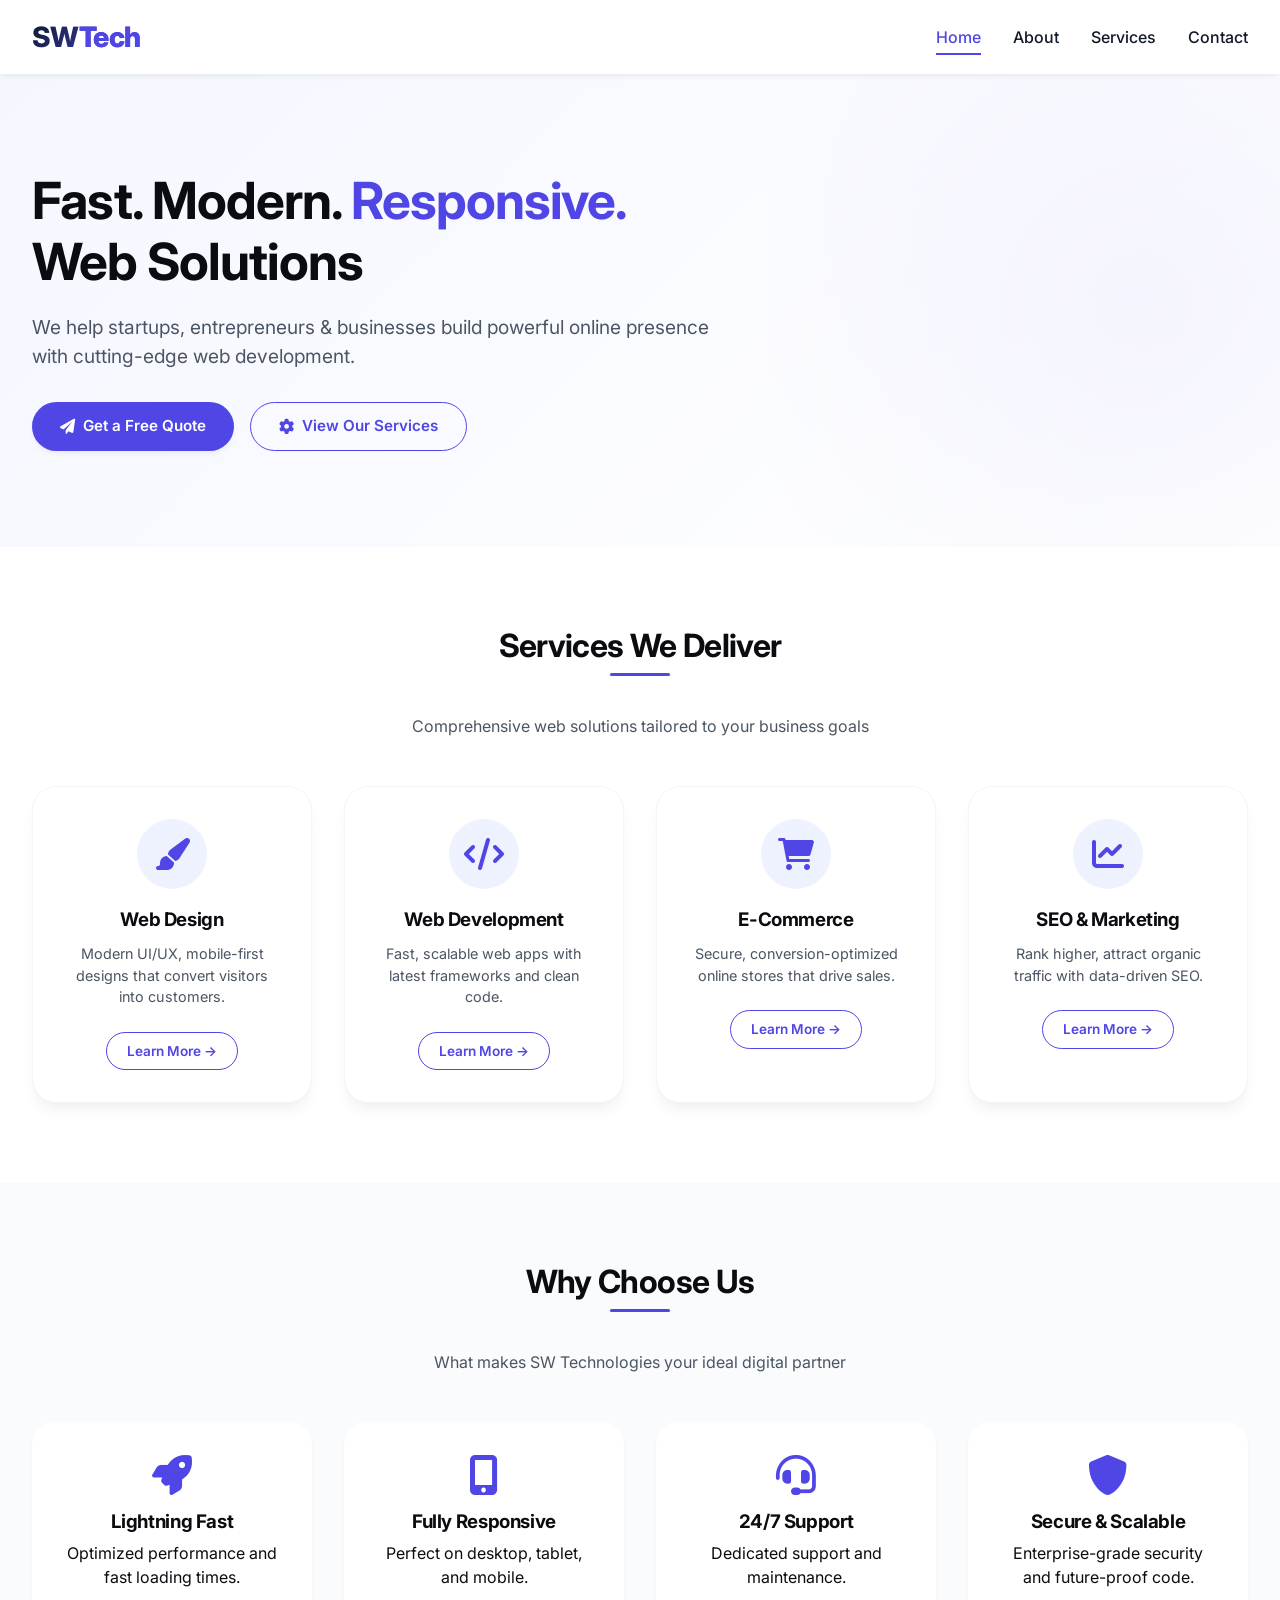
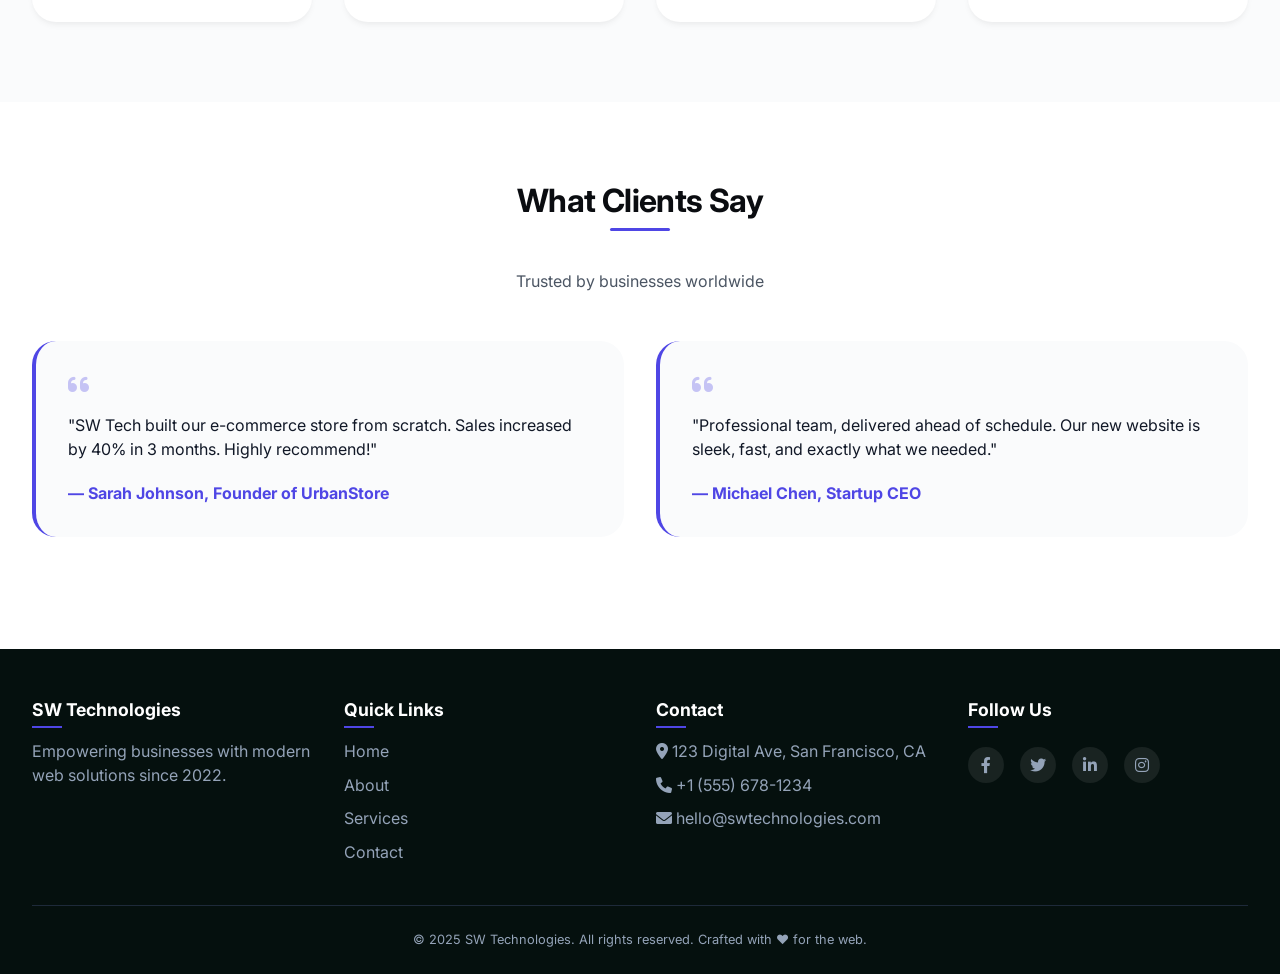
==== commit 25a50de8: "Resolve merge conflict in README" ====
--- a/index.html
+++ b/index.html
@@ -1,14 +1,18 @@
 <!-- index.html - Homepage -->
 <!DOCTYPE html>
 <html lang="en">
+
 <head>
     <meta charset="UTF-8">
     <meta name="viewport" content="width=device-width, initial-scale=1.0">
     <title>SW Technologies | Fast, Modern Web Solutions</title>
-    <link href="https://fonts.googleapis.com/css2?family=Inter:opsz,wght@14..32,300;14..32,400;14..32,500;14..32,600;14..32,700;14..32,800&display=swap" rel="stylesheet">
+    <link
+        href="https://fonts.googleapis.com/css2?family=Inter:opsz,wght@14..32,300;14..32,400;14..32,500;14..32,600;14..32,700;14..32,800&display=swap"
+        rel="stylesheet">
     <link rel="stylesheet" href="https://cdnjs.cloudflare.com/ajax/libs/font-awesome/6.0.0-beta3/css/all.min.css">
     <link rel="stylesheet" href="styles.css">
 </head>
+
 <body>
     <nav class="navbar">
         <div class="nav-container">
@@ -28,9 +32,11 @@
             <div class="container">
                 <div class="hero-content">
                     <h1>Fast. Modern. <span style="color:#4f46e5;">Responsive.</span> Web Solutions</h1>
-                    <p>We help startups, entrepreneurs & businesses build powerful online presence with cutting-edge web development.</p>
+                    <p>We help startups, entrepreneurs & businesses build powerful online presence with cutting-edge web
+                        development.</p>
                     <div class="btn-group">
-                        <a href="contact.html" class="btn btn-primary"><i class="fas fa-paper-plane"></i> Get a Free Quote</a>
+                        <a href="contact.html" class="btn btn-primary"><i class="fas fa-paper-plane"></i> Get a Free
+                            Quote</a>
                         <a href="services.html" class="btn btn-outline"><i class="fas fa-cog"></i> View Our Services</a>
                     </div>
                 </div>
@@ -79,10 +85,22 @@
                     <p>What makes SW Technologies your ideal digital partner</p>
                 </div>
                 <div class="strengths-grid">
-                    <div class="strength-card"><i class="fas fa-rocket"></i><h3>Lightning Fast</h3><p>Optimized performance and fast loading times.</p></div>
-                    <div class="strength-card"><i class="fas fa-mobile-alt"></i><h3>Fully Responsive</h3><p>Perfect on desktop, tablet, and mobile.</p></div>
-                    <div class="strength-card"><i class="fas fa-headset"></i><h3>24/7 Support</h3><p>Dedicated support and maintenance.</p></div>
-                    <div class="strength-card"><i class="fas fa-shield-alt"></i><h3>Secure & Scalable</h3><p>Enterprise-grade security and future-proof code.</p></div>
+                    <div class="strength-card"><i class="fas fa-rocket"></i>
+                        <h3>Lightning Fast</h3>
+                        <p>Optimized performance and fast loading times.</p>
+                    </div>
+                    <div class="strength-card"><i class="fas fa-mobile-alt"></i>
+                        <h3>Fully Responsive</h3>
+                        <p>Perfect on desktop, tablet, and mobile.</p>
+                    </div>
+                    <div class="strength-card"><i class="fas fa-headset"></i>
+                        <h3>24/7 Support</h3>
+                        <p>Dedicated support and maintenance.</p>
+                    </div>
+                    <div class="strength-card"><i class="fas fa-shield-alt"></i>
+                        <h3>Secure & Scalable</h3>
+                        <p>Enterprise-grade security and future-proof code.</p>
+                    </div>
                 </div>
             </div>
         </section>
@@ -94,8 +112,16 @@
                     <p>Trusted by businesses worldwide</p>
                 </div>
                 <div class="testimonials-grid">
-                    <div class="testimonial"><i class="fas fa-quote-left"></i><p>"SW Tech built our e-commerce store from scratch. Sales increased by 40% in 3 months. Highly recommend!"</p><div class="client-name">— Sarah Johnson, Founder of UrbanStore</div></div>
-                    <div class="testimonial"><i class="fas fa-quote-left"></i><p>"Professional team, delivered ahead of schedule. Our new website is sleek, fast, and exactly what we needed."</p><div class="client-name">— Michael Chen, Startup CEO</div></div>
+                    <div class="testimonial"><i class="fas fa-quote-left"></i>
+                        <p>"SW Tech built our e-commerce store from scratch. Sales increased by 40% in 3 months. Highly
+                            recommend!"</p>
+                        <div class="client-name">— Sarah Johnson, Founder of UrbanStore</div>
+                    </div>
+                    <div class="testimonial"><i class="fas fa-quote-left"></i>
+                        <p>"Professional team, delivered ahead of schedule. Our new website is sleek, fast, and exactly
+                            what we needed."</p>
+                        <div class="client-name">— Michael Chen, Startup CEO</div>
+                    </div>
                 </div>
             </div>
         </section>
@@ -104,12 +130,29 @@
     <footer>
         <div class="container">
             <div class="footer-grid">
-                <div class="footer-col"><h4>SW Technologies</h4><p>Empowering businesses with modern web solutions since 2022.</p></div>
-                <div class="footer-col"><h4>Quick Links</h4><a href="index.html">Home</a><a href="about.html">About</a><a href="services.html">Services</a><a href="contact.html">Contact</a></div>
-                <div class="footer-col"><h4>Contact</h4><a href="#"><i class="fas fa-map-marker-alt"></i> 123 Digital Ave, San Francisco, CA</a><a href="#"><i class="fas fa-phone"></i> +1 (555) 678-1234</a><a href="#"><i class="fas fa-envelope"></i> hello@swtechnologies.com</a></div>
-                <div class="footer-col"><h4>Follow Us</h4><div class="social-icons"><a href="#"><i class="fab fa-facebook-f"></i></a><a href="#"><i class="fab fa-twitter"></i></a><a href="#"><i class="fab fa-linkedin-in"></i></a><a href="#"><i class="fab fa-instagram"></i></a></div></div>
+                <div class="footer-col">
+                    <h4>SW Technologies</h4>
+                    <p>Empowering businesses with modern web solutions since 2022.</p>
+                </div>
+                <div class="footer-col">
+                    <h4>Quick Links</h4><a href="index.html">Home</a><a href="about.html">About</a><a
+                        href="services.html">Services</a><a href="contact.html">Contact</a>
+                </div>
+                <div class="footer-col">
+                    <h4>Contact</h4><a href="#"><i class="fas fa-map-marker-alt"></i> 123 Digital Ave, San Francisco,
+                        CA</a><a href="#"><i class="fas fa-phone"></i> +1 (555) 678-1234</a><a href="#"><i
+                            class="fas fa-envelope"></i> hello@swtechnologies.com</a>
+                </div>
+                <div class="footer-col">
+                    <h4>Follow Us</h4>
+                    <div class="social-icons"><a href="#"><i class="fab fa-facebook-f"></i></a><a href="#"><i
+                                class="fab fa-twitter"></i></a><a href="#"><i class="fab fa-linkedin-in"></i></a><a
+                            href="#"><i class="fab fa-instagram"></i></a></div>
+                </div>
             </div>
-            <div class="copyright"><p>© 2025 SW Technologies. All rights reserved. Crafted with ❤️ for the web.</p></div>
+            <div class="copyright">
+                <p>© 2025 SW Technologies. All rights reserved. Crafted with ❤️ for the web.</p>
+            </div>
         </div>
     </footer>
 
@@ -120,12 +163,37 @@
         const navLinks = document.getElementById('navLinks');
         hamburger.addEventListener('click', () => navLinks.classList.toggle('active'));
         document.querySelectorAll('.nav-links a').forEach(link => link.addEventListener('click', () => navLinks.classList.remove('active')));
-        
+
         const backBtn = document.getElementById('backToTop');
         window.addEventListener('scroll', () => {
             if (window.scrollY > 300) backBtn.classList.add('show');
             else backBtn.classList.remove('show');
         });
+
+        // Scroll Reveal Animation
+        const revealElements = document.querySelectorAll('.service-card, .strength-card, .testimonial, .team-card, .mv-card, .stat');
+
+        const revealOnScroll = () => {
+            revealElements.forEach(el => {
+                const rect = el.getBoundingClientRect();
+                const windowHeight = window.innerHeight;
+                if (rect.top < windowHeight - 100) {
+                    el.style.opacity = '1';
+                    el.style.transform = 'translateY(0)';
+                }
+            });
+        };
+
+        // Set initial state
+        revealElements.forEach(el => {
+            el.style.opacity = '0';
+            el.style.transform = 'translateY(30px)';
+            el.style.transition = 'all 0.6s cubic-bezier(0.4, 0, 0.2, 1)';
+        });
+
+        window.addEventListener('scroll', revealOnScroll);
+        window.addEventListener('load', revealOnScroll);
     </script>
 </body>
+
 </html>
--- a/styles.css
+++ b/styles.css
@@ -1,4 +1,4 @@
-/* styles.css - SW Technologies - Polished Professional UI */
+/* styles.css - SW Technologies - Polished Professional UI with Enhanced Animations */
 * {
     margin: 0;
     padding: 0;
@@ -61,6 +61,11 @@
     height: 3px;
     background: var(--accent);
     border-radius: 3px;
+    transition: width 0.3s ease;
+}
+
+section:hover h2:after {
+    width: 100px;
 }
 
 .section-header {
@@ -87,11 +92,13 @@
     padding: 0.75rem 1.75rem;
     border-radius: 9999px;
     font-weight: 600;
-    transition: all 0.25s ease;
+    transition: all 0.3s cubic-bezier(0.4, 0, 0.2, 1);
     text-decoration: none;
     font-size: 0.95rem;
     cursor: pointer;
     border: none;
+    position: relative;
+    overflow: hidden;
 }
 
 .btn-primary {
@@ -102,8 +109,12 @@
 
 .btn-primary:hover {
     background: var(--accent-light);
-    transform: translateY(-2px);
+    transform: translateY(-3px) scale(1.02);
     box-shadow: var(--shadow-md);
+}
+
+.btn-primary:active {
+    transform: translateY(0) scale(0.98);
 }
 
 .btn-outline {
@@ -115,7 +126,7 @@
 .btn-outline:hover {
     background: var(--accent);
     color: white;
-    transform: translateY(-2px);
+    transform: translateY(-3px);
     box-shadow: var(--shadow-sm);
 }
 
@@ -153,6 +164,12 @@
     -webkit-background-clip: text;
     color: transparent;
     letter-spacing: -0.02em;
+    transition: transform 0.3s ease;
+    display: inline-block;
+}
+
+.logo a:hover {
+    transform: scale(1.02);
 }
 
 .nav-links {
@@ -165,19 +182,20 @@
     text-decoration: none;
     font-weight: 500;
     color: var(--text-dark);
-    transition: color 0.2s;
+    transition: all 0.3s ease;
     position: relative;
+    padding: 0.5rem 0;
 }
 
 .nav-links li a:after {
     content: '';
     position: absolute;
-    bottom: -6px;
+    bottom: 0;
     left: 0;
     width: 0;
     height: 2px;
     background: var(--accent);
-    transition: width 0.25s;
+    transition: width 0.3s cubic-bezier(0.4, 0, 0.2, 1);
 }
 
 .nav-links li a:hover:after,
@@ -188,6 +206,7 @@
 .nav-links li a:hover,
 .nav-links li a.active {
     color: var(--accent);
+    transform: translateY(-1px);
 }
 
 .hamburger {
@@ -195,6 +214,11 @@
     font-size: 1.6rem;
     cursor: pointer;
     color: var(--text-dark);
+    transition: transform 0.3s ease;
+}
+
+.hamburger:hover {
+    transform: scale(1.1);
 }
 
 /* Hero Section */
@@ -205,26 +229,42 @@
     overflow: hidden;
 }
 
+.hero:before {
+    content: '';
+    position: absolute;
+    top: -50%;
+    right: -20%;
+    width: 60%;
+    height: 200%;
+    background: radial-gradient(circle, rgba(79,70,229,0.05) 0%, transparent 70%);
+    animation: float 20s ease-in-out infinite;
+}
+
 .hero-content {
     max-width: 700px;
-    animation: fadeInUp 0.6s ease-out;
+    animation: fadeInUp 0.8s cubic-bezier(0.4, 0, 0.2, 1);
+    position: relative;
+    z-index: 1;
 }
 
 .hero h1 {
     font-size: 3.2rem;
     margin-bottom: 1.25rem;
+    animation: fadeInUp 0.6s ease-out 0.1s both;
 }
 
 .hero p {
     font-size: 1.2rem;
     color: var(--text-muted);
     margin-bottom: 2rem;
+    animation: fadeInUp 0.6s ease-out 0.2s both;
 }
 
 .btn-group {
     display: flex;
     gap: 1rem;
     flex-wrap: wrap;
+    animation: fadeInUp 0.6s ease-out 0.3s both;
 }
 
 /* Cards Grid */
@@ -240,13 +280,20 @@
     border-radius: 1.5rem;
     padding: 2rem;
     box-shadow: var(--shadow-md);
-    transition: all 0.3s ease;
+    transition: all 0.4s cubic-bezier(0.4, 0, 0.2, 1);
     text-align: center;
     border: 1px solid #f1f5f9;
-}
+    animation: fadeInUp 0.6s ease-out backwards;
+    animation-delay: calc(var(--card-index, 0) * 0.1s);
+}
+
+.service-card:nth-child(1) { --card-index: 1; }
+.service-card:nth-child(2) { --card-index: 2; }
+.service-card:nth-child(3) { --card-index: 3; }
+.service-card:nth-child(4) { --card-index: 4; }
 
 .service-card:hover {
-    transform: translateY(-8px);
+    transform: translateY(-10px) scale(1.02);
     box-shadow: var(--shadow-hover);
 }
 
@@ -261,15 +308,22 @@
     margin: 0 auto 1.25rem;
     font-size: 2rem;
     color: var(--accent);
-    transition: transform 0.2s;
+    transition: all 0.3s cubic-bezier(0.4, 0, 0.2, 1);
 }
 
 .service-card:hover .service-icon {
-    transform: scale(1.05);
+    transform: scale(1.1) rotate(5deg);
+    background: var(--accent);
+    color: white;
 }
 
 .service-card h3 {
     margin-bottom: 0.75rem;
+    transition: color 0.3s ease;
+}
+
+.service-card:hover h3 {
+    color: var(--accent);
 }
 
 .service-card p {
@@ -291,20 +345,32 @@
     padding: 2rem;
     text-align: center;
     box-shadow: var(--shadow-sm);
-    transition: all 0.25s;
+    transition: all 0.4s cubic-bezier(0.4, 0, 0.2, 1);
     border: 1px solid transparent;
-}
+    animation: fadeInUp 0.6s ease-out backwards;
+}
+
+.strength-card:nth-child(1) { animation-delay: 0s; }
+.strength-card:nth-child(2) { animation-delay: 0.1s; }
+.strength-card:nth-child(3) { animation-delay: 0.2s; }
+.strength-card:nth-child(4) { animation-delay: 0.3s; }
 
 .strength-card:hover {
-    transform: translateY(-5px);
+    transform: translateY(-8px);
     border-color: var(--accent-soft);
-    box-shadow: var(--shadow-md);
+    box-shadow: var(--shadow-lg);
 }
 
 .strength-card i {
     font-size: 2.5rem;
     color: var(--accent);
     margin-bottom: 1rem;
+    transition: all 0.3s ease;
+    display: inline-block;
+}
+
+.strength-card:hover i {
+    transform: scale(1.15) translateY(-5px);
 }
 
 .strength-card h3 {
@@ -323,11 +389,16 @@
     padding: 2rem;
     border-radius: 1.5rem;
     border-left: 4px solid var(--accent);
-    transition: transform 0.25s;
-}
+    transition: all 0.4s cubic-bezier(0.4, 0, 0.2, 1);
+    animation: fadeInUp 0.6s ease-out backwards;
+}
+
+.testimonial:nth-child(1) { animation-delay: 0s; }
+.testimonial:nth-child(2) { animation-delay: 0.15s; }
 
 .testimonial:hover {
-    transform: translateX(4px);
+    transform: translateX(8px) translateY(-4px);
+    box-shadow: var(--shadow-lg);
 }
 
 .testimonial i.fa-quote-left {
@@ -336,12 +407,23 @@
     font-size: 1.5rem;
     margin-bottom: 1rem;
     display: inline-block;
+    transition: all 0.3s ease;
+}
+
+.testimonial:hover i.fa-quote-left {
+    opacity: 0.6;
+    transform: scale(1.1);
 }
 
 .testimonial p {
     font-style: normal;
     margin-bottom: 1.25rem;
     color: var(--text-dark);
+    transition: transform 0.3s ease;
+}
+
+.testimonial:hover p {
+    transform: translateX(4px);
 }
 
 .client-name {
@@ -368,6 +450,23 @@
     color: white;
     margin-bottom: 1rem;
     font-size: 1.1rem;
+    position: relative;
+    display: inline-block;
+}
+
+.footer-col h4:after {
+    content: '';
+    position: absolute;
+    bottom: -5px;
+    left: 0;
+    width: 30px;
+    height: 2px;
+    background: var(--accent);
+    transition: width 0.3s ease;
+}
+
+.footer-col:hover h4:after {
+    width: 50px;
 }
 
 .footer-col a {
@@ -375,11 +474,12 @@
     text-decoration: none;
     display: block;
     margin-bottom: 0.6rem;
-    transition: color 0.2s;
+    transition: all 0.3s ease;
 }
 
 .footer-col a:hover {
     color: white;
+    transform: translateX(5px);
 }
 
 .social-icons {
@@ -396,12 +496,12 @@
     height: 36px;
     background: rgba(255, 255, 255, 0.08);
     border-radius: 50%;
-    transition: all 0.2s;
+    transition: all 0.3s cubic-bezier(0.4, 0, 0.2, 1);
 }
 
 .social-icons a:hover {
     background: var(--accent);
-    transform: translateY(-2px);
+    transform: translateY(-3px) rotate(360deg);
 }
 
 .copyright {
@@ -427,7 +527,7 @@
     text-decoration: none;
     opacity: 0;
     visibility: hidden;
-    transition: all 0.3s;
+    transition: all 0.3s cubic-bezier(0.4, 0, 0.2, 1);
     box-shadow: var(--shadow-md);
     z-index: 99;
 }
@@ -435,23 +535,126 @@
 .back-to-top.show {
     opacity: 1;
     visibility: visible;
+    animation: bounceIn 0.5s ease-out;
 }
 
 .back-to-top:hover {
     background: var(--accent-light);
-    transform: translateY(-3px);
-}
-
-/* Animations */
+    transform: translateY(-5px) scale(1.05);
+}
+
+/* Keyframe Animations */
 @keyframes fadeInUp {
     from {
         opacity: 0;
-        transform: translateY(20px);
+        transform: translateY(40px);
     }
     to {
         opacity: 1;
         transform: translateY(0);
     }
+}
+
+@keyframes fadeInLeft {
+    from {
+        opacity: 0;
+        transform: translateX(-40px);
+    }
+    to {
+        opacity: 1;
+        transform: translateX(0);
+    }
+}
+
+@keyframes fadeInRight {
+    from {
+        opacity: 0;
+        transform: translateX(40px);
+    }
+    to {
+        opacity: 1;
+        transform: translateX(0);
+    }
+}
+
+@keyframes bounceIn {
+    0% {
+        opacity: 0;
+        transform: scale(0.3);
+    }
+    50% {
+        opacity: 1;
+        transform: scale(1.05);
+    }
+    70% {
+        transform: scale(0.9);
+    }
+    100% {
+        transform: scale(1);
+    }
+}
+
+@keyframes float {
+    0%, 100% {
+        transform: translate(0, 0) rotate(0deg);
+    }
+    33% {
+        transform: translate(10px, -10px) rotate(2deg);
+    }
+    66% {
+        transform: translate(-5px, 5px) rotate(-1deg);
+    }
+}
+
+@keyframes pulse {
+    0%, 100% {
+        transform: scale(1);
+    }
+    50% {
+        transform: scale(1.05);
+    }
+}
+
+@keyframes shimmer {
+    0% {
+        background-position: -200% 0;
+    }
+    100% {
+        background-position: 200% 0;
+    }
+}
+
+@keyframes slideIn {
+    from {
+        opacity: 0;
+        transform: translateX(-100%);
+    }
+    to {
+        opacity: 1;
+        transform: translateX(0);
+    }
+}
+
+/* Staggered animation for page load */
+main > section {
+    animation: fadeInUp 0.6s ease-out backwards;
+}
+
+main > section:nth-child(1) { animation-delay: 0s; }
+main > section:nth-child(2) { animation-delay: 0.1s; }
+main > section:nth-child(3) { animation-delay: 0.2s; }
+main > section:nth-child(4) { animation-delay: 0.3s; }
+
+/* Scroll reveal animation (triggers when elements come into view) */
+.scroll-reveal {
+    opacity: 0;
+    transform: translateY(30px);
+    transition: all 0.8s cubic-bezier(0.4, 0, 0.2, 1);
+}
+
+.scroll-reveal.revealed {
+    opacity: 1;
+    transform: translateY(0);
 }
 
 /* About Page Specific */
@@ -460,6 +663,13 @@
     padding: 2rem;
     border-radius: 1.5rem;
     margin-bottom: 2rem;
+    transition: all 0.4s ease;
+    animation: fadeInUp 0.6s ease-out;
+}
+
+.story-box:hover {
+    transform: scale(1.01);
+    box-shadow: var(--shadow-md);
 }
 
 .mission-vision {
@@ -475,12 +685,24 @@
     border-radius: 1.5rem;
     box-shadow: var(--shadow-sm);
     text-align: center;
-    transition: transform 0.25s;
-}
+    transition: all 0.4s cubic-bezier(0.4, 0, 0.2, 1);
+    animation: fadeInUp 0.6s ease-out backwards;
+}
+
+.mv-card:first-child { animation-delay: 0s; }
+.mv-card:last-child { animation-delay: 0.15s; }
 
 .mv-card:hover {
-    transform: translateY(-4px);
-    box-shadow: var(--shadow-md);
+    transform: translateY(-8px);
+    box-shadow: var(--shadow-lg);
+}
+
+.mv-card i {
+    transition: transform 0.3s ease;
+}
+
+.mv-card:hover i {
+    transform: scale(1.1);
 }
 
 .team-grid {
@@ -496,11 +718,16 @@
     padding: 2rem;
     text-align: center;
     box-shadow: var(--shadow-sm);
-    transition: all 0.3s;
-}
+    transition: all 0.4s cubic-bezier(0.4, 0, 0.2, 1);
+    animation: fadeInUp 0.6s ease-out backwards;
+}
+
+.team-card:nth-child(1) { animation-delay: 0s; }
+.team-card:nth-child(2) { animation-delay: 0.1s; }
+.team-card:nth-child(3) { animation-delay: 0.2s; }
 
 .team-card:hover {
-    transform: translateY(-8px);
+    transform: translateY(-10px);
     box-shadow: var(--shadow-hover);
 }
 
@@ -515,6 +742,13 @@
     justify-content: center;
     font-size: 3rem;
     color: var(--accent);
+    transition: all 0.4s cubic-bezier(0.4, 0, 0.2, 1);
+}
+
+.team-card:hover .team-img {
+    transform: scale(1.05) rotate(3deg);
+    background: linear-gradient(135deg, var(--accent), #818cf8);
+    color: white;
 }
 
 .stats-grid {
@@ -530,9 +764,30 @@
     text-align: center;
 }
 
+.stat {
+    flex: 1;
+    min-width: 120px;
+    transition: all 0.3s ease;
+    animation: fadeInUp 0.6s ease-out backwards;
+}
+
+.stat:nth-child(1) { animation-delay: 0s; }
+.stat:nth-child(2) { animation-delay: 0.1s; }
+.stat:nth-child(3) { animation-delay: 0.2s; }
+
+.stat:hover {
+    transform: translateY(-5px);
+}
+
 .stat h3 {
     font-size: 2.5rem;
     margin-bottom: 0.25rem;
+    transition: all 0.3s ease;
+}
+
+.stat:hover h3 {
+    transform: scale(1.05);
+    color: var(--accent-light);
 }
 
 /* Contact Page Specific */
@@ -544,7 +799,14 @@
 
 .form-group {
     margin-bottom: 1.5rem;
-}
+    animation: fadeInUp 0.6s ease-out backwards;
+}
+
+.form-group:nth-child(1) { animation-delay: 0s; }
+.form-group:nth-child(2) { animation-delay: 0.1s; }
+.form-group:nth-child(3) { animation-delay: 0.2s; }
+.form-group:nth-child(4) { animation-delay: 0.3s; }
+.form-group:nth-child(5) { animation-delay: 0.4s; }
 
 input, textarea {
     width: 100%;
@@ -553,13 +815,18 @@
     border-radius: 1rem;
     font-family: inherit;
     font-size: 1rem;
-    transition: all 0.2s;
+    transition: all 0.3s cubic-bezier(0.4, 0, 0.2, 1);
 }
 
 input:focus, textarea:focus {
     outline: none;
     border-color: var(--accent);
-    box-shadow: 0 0 0 3px rgba(79, 70, 229, 0.1);
+    box-shadow: 0 0 0 4px rgba(79, 70, 229, 0.1);
+    transform: translateY(-2px);
+}
+
+input:hover, textarea:hover {
+    border-color: var(--accent-light);
 }
 
 .error {
@@ -567,6 +834,13 @@
     font-size: 0.75rem;
     margin-top: 0.3rem;
     display: block;
+    animation: shake 0.3s ease-out;
+}
+
+@keyframes shake {
+    0%, 100% { transform: translateX(0); }
+    25% { transform: translateX(-5px); }
+    75% { transform: translateX(5px); }
 }
 
 .success-message {
@@ -576,12 +850,20 @@
     border-radius: 0.8rem;
     margin-top: 1rem;
     text-align: center;
+    animation: bounceIn 0.5s ease-out;
 }
 
 .contact-details {
     background: var(--gray-bg);
     padding: 2rem;
     border-radius: 1.5rem;
+    transition: all 0.3s ease;
+    animation: fadeInRight 0.6s ease-out;
+}
+
+.contact-details:hover {
+    transform: translateX(-5px);
+    box-shadow: var(--shadow-md);
 }
 
 .contact-details p {
@@ -589,6 +871,20 @@
     display: flex;
     align-items: center;
     gap: 1rem;
+    transition: all 0.3s ease;
+}
+
+.contact-details p:hover {
+    transform: translateX(5px);
+    color: var(--accent);
+}
+
+.contact-details p i {
+    transition: transform 0.3s ease;
+}
+
+.contact-details p:hover i {
+    transform: scale(1.2);
 }
 
 .map {
@@ -596,12 +892,18 @@
     border-radius: 1.5rem;
     overflow: hidden;
     height: 300px;
+    animation: fadeInUp 0.6s ease-out 0.2s both;
 }
 
 .map iframe {
     width: 100%;
     height: 100%;
     border: 0;
+    transition: transform 0.3s ease;
+}
+
+.map:hover iframe {
+    transform: scale(1.01);
 }
 
 /* Responsive */
@@ -629,11 +931,14 @@
         align-items: center;
         padding-top: 2rem;
         gap: 2rem;
-        transition: left 0.3s ease;
+        transition: left 0.4s cubic-bezier(0.4, 0, 0.2, 1);
         box-shadow: var(--shadow-md);
     }
     .nav-links.active {
         left: 0;
+    }
+    .nav-links li a {
+        font-size: 1.2rem;
     }
     .hamburger {
         display: block;
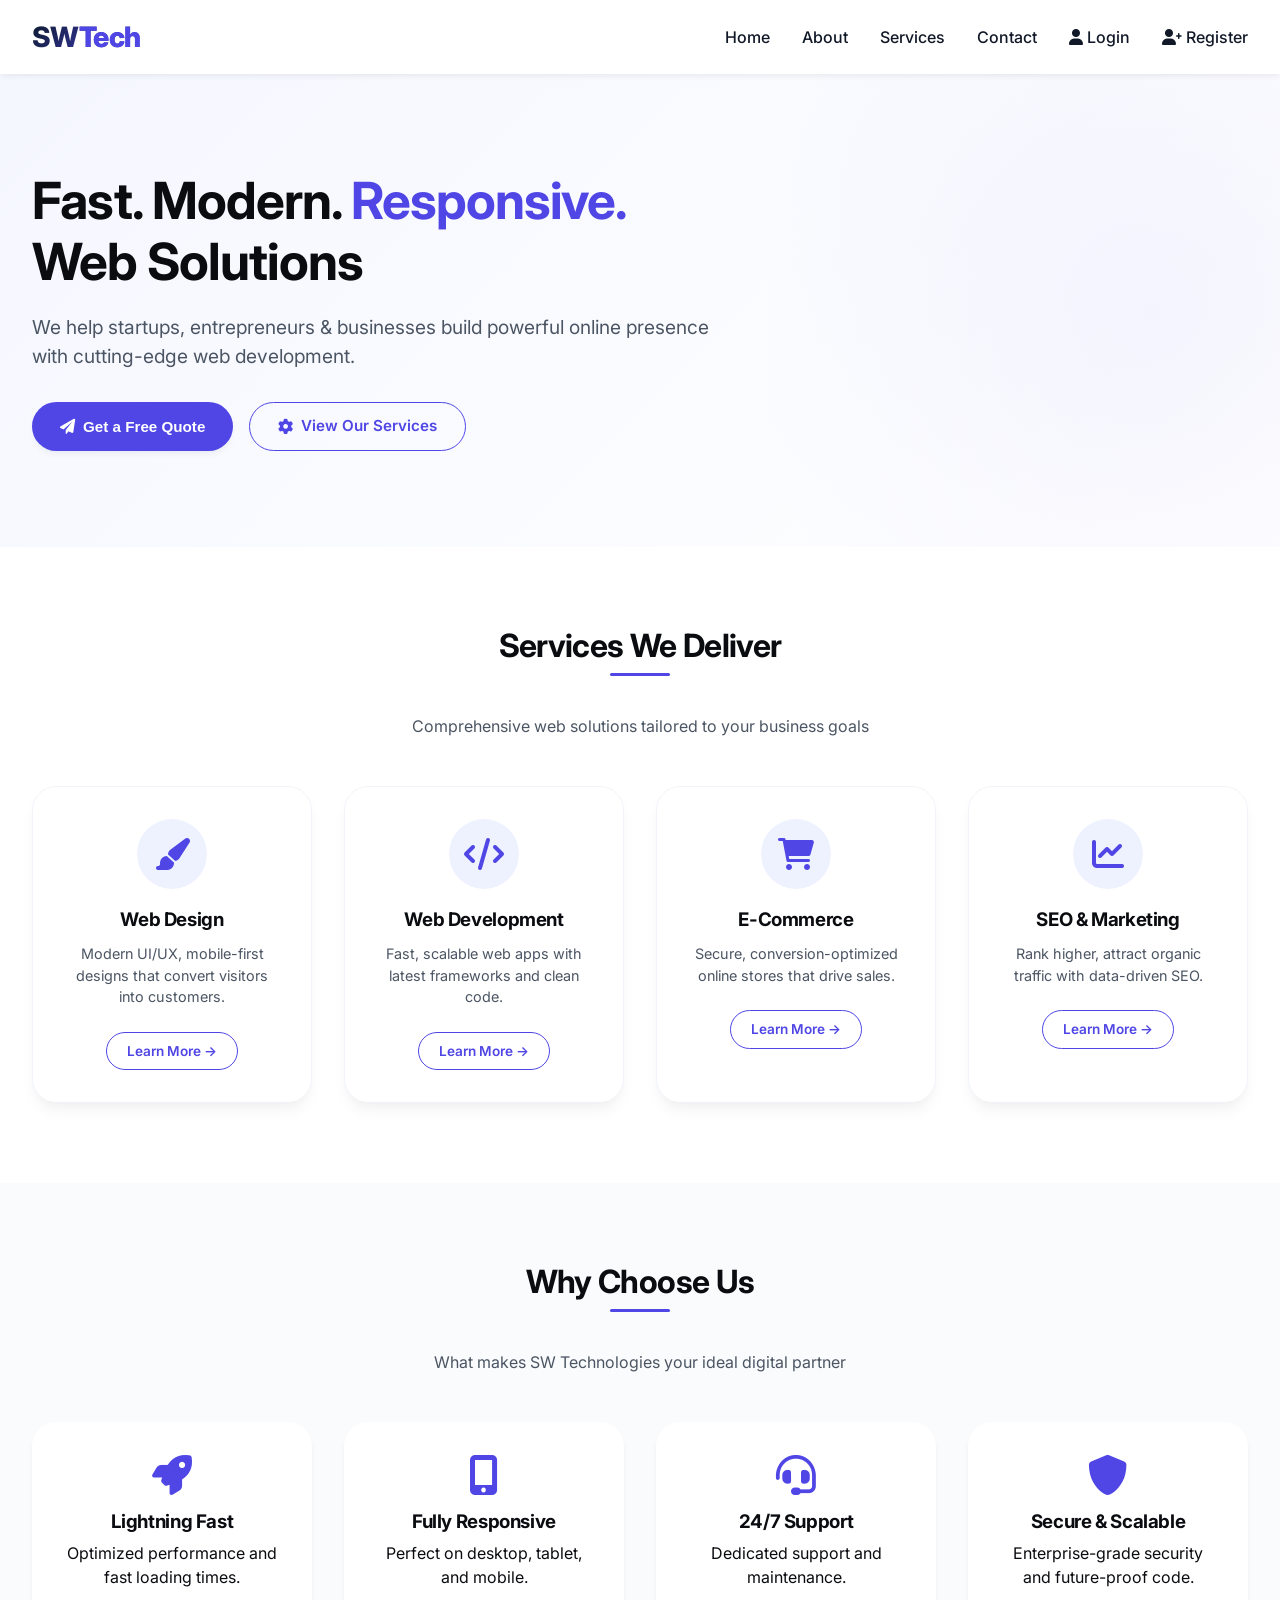
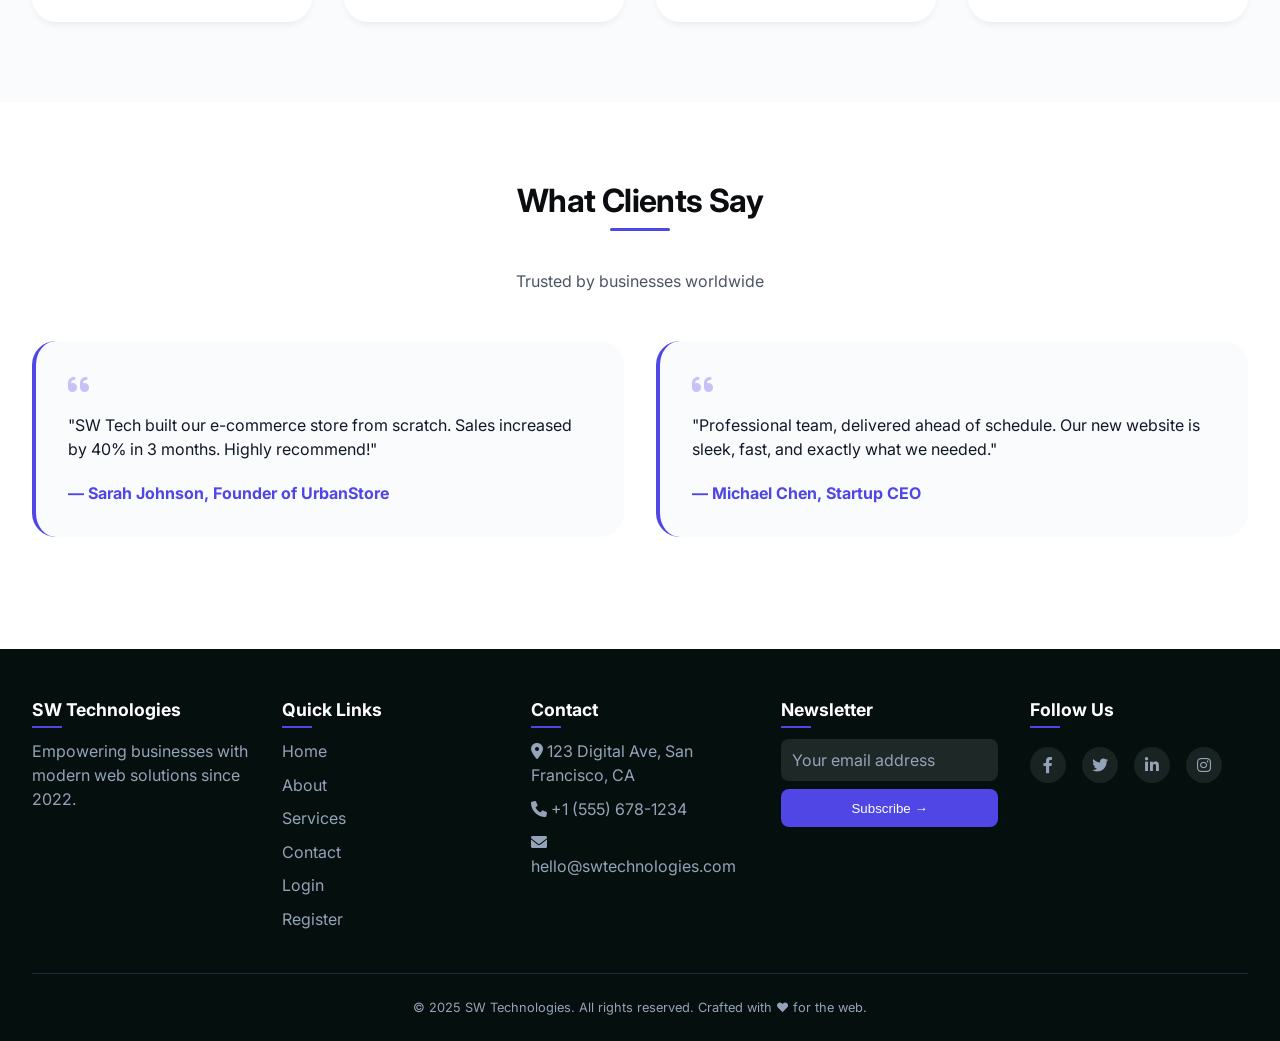
==== commit 33c4d213: "Complete Backend Integration for SW Technologies" ====
--- a/index.html
+++ b/index.html
@@ -1,4 +1,4 @@
-<!-- index.html - Homepage -->
+<!-- index.html - Homepage (Enhanced with Quote Modal) -->
 <!DOCTYPE html>
 <html lang="en">
 
@@ -11,6 +11,136 @@
         rel="stylesheet">
     <link rel="stylesheet" href="https://cdnjs.cloudflare.com/ajax/libs/font-awesome/6.0.0-beta3/css/all.min.css">
     <link rel="stylesheet" href="styles.css">
+    <style>
+        /* Quote Modal Styles */
+        .modal {
+            display: none;
+            position: fixed;
+            z-index: 1001;
+            left: 0;
+            top: 0;
+            width: 100%;
+            height: 100%;
+            background-color: rgba(0, 0, 0, 0.5);
+            animation: fadeIn 0.3s ease;
+        }
+
+        .modal-content {
+            background-color: white;
+            margin: 5% auto;
+            padding: 2rem;
+            width: 90%;
+            max-width: 550px;
+            border-radius: 1.5rem;
+            position: relative;
+            animation: slideIn 0.3s ease;
+        }
+
+        .close {
+            position: absolute;
+            right: 1.5rem;
+            top: 1rem;
+            font-size: 1.8rem;
+            cursor: pointer;
+            color: #666;
+            transition: color 0.2s;
+        }
+
+        .close:hover {
+            color: #4f46e5;
+        }
+
+        .modal-content h2 {
+            margin-bottom: 1.5rem;
+            color: var(--text-dark);
+        }
+
+        .modal-content select {
+            width: 100%;
+            padding: 0.9rem 1.2rem;
+            border: 1.5px solid #e2e8f0;
+            border-radius: 1rem;
+            font-family: inherit;
+            font-size: 1rem;
+        }
+
+        @keyframes fadeIn {
+            from {
+                opacity: 0;
+            }
+
+            to {
+                opacity: 1;
+            }
+        }
+
+        @keyframes slideIn {
+            from {
+                transform: translateY(-50px);
+                opacity: 0;
+            }
+
+            to {
+                transform: translateY(0);
+                opacity: 1;
+            }
+        }
+
+        .newsletter-form {
+            display: flex;
+            flex-direction: column;
+            gap: 0.5rem;
+        }
+
+        .newsletter-form input {
+            padding: 0.7rem;
+            border-radius: 0.5rem;
+            border: none;
+            background: rgba(255, 255, 255, 0.1);
+            color: white;
+        }
+
+        .newsletter-form input::placeholder {
+            color: #94a3b8;
+        }
+
+        .newsletter-form button {
+            padding: 0.7rem;
+            background: #4f46e5;
+            color: white;
+            border: none;
+            border-radius: 0.5rem;
+            cursor: pointer;
+            transition: background 0.2s;
+        }
+
+        .newsletter-form button:hover {
+            background: #6366f1;
+        }
+
+        .toast-message {
+            position: fixed;
+            bottom: 2rem;
+            right: 2rem;
+            padding: 1rem 1.5rem;
+            border-radius: 0.5rem;
+            color: white;
+            z-index: 1002;
+            animation: slideInRight 0.3s ease;
+        }
+
+        @keyframes slideInRight {
+            from {
+                transform: translateX(100%);
+                opacity: 0;
+            }
+
+            to {
+                transform: translateX(0);
+                opacity: 1;
+            }
+        }
+    </style>
 </head>
 
 <body>
@@ -19,10 +149,13 @@
             <div class="logo"><a href="index.html">SW<span style="color:#4f46e5;">Tech</span></a></div>
             <div class="hamburger" id="hamburger"><i class="fas fa-bars"></i></div>
             <ul class="nav-links" id="navLinks">
-                <li><a href="index.html" class="active">Home</a></li>
+                <li><a href="index.html">Home</a></li>
                 <li><a href="about.html">About</a></li>
                 <li><a href="services.html">Services</a></li>
                 <li><a href="contact.html">Contact</a></li>
+                <li><a href="login.html"><i class="fas fa-user"></i> Login</a></li>
+                <li><a href="register.html"><i class="fas fa-user-plus"></i> Register</a></li>
+                <!-- Admin link will be added here dynamically by JavaScript -->
             </ul>
         </div>
     </nav>
@@ -35,8 +168,8 @@
                     <p>We help startups, entrepreneurs & businesses build powerful online presence with cutting-edge web
                         development.</p>
                     <div class="btn-group">
-                        <a href="contact.html" class="btn btn-primary"><i class="fas fa-paper-plane"></i> Get a Free
-                            Quote</a>
+                        <button class="btn btn-primary" id="openQuoteBtn"><i class="fas fa-paper-plane"></i> Get a Free
+                            Quote</button>
                         <a href="services.html" class="btn btn-outline"><i class="fas fa-cog"></i> View Our Services</a>
                     </div>
                 </div>
@@ -135,19 +268,35 @@
                     <p>Empowering businesses with modern web solutions since 2022.</p>
                 </div>
                 <div class="footer-col">
-                    <h4>Quick Links</h4><a href="index.html">Home</a><a href="about.html">About</a><a
-                        href="services.html">Services</a><a href="contact.html">Contact</a>
+                    <h4>Quick Links</h4>
+                    <a href="index.html">Home</a>
+                    <a href="about.html">About</a>
+                    <a href="services.html">Services</a>
+                    <a href="contact.html">Contact</a>
+                    <a href="login.html">Login</a>
+                    <a href="register.html">Register</a>
                 </div>
                 <div class="footer-col">
-                    <h4>Contact</h4><a href="#"><i class="fas fa-map-marker-alt"></i> 123 Digital Ave, San Francisco,
-                        CA</a><a href="#"><i class="fas fa-phone"></i> +1 (555) 678-1234</a><a href="#"><i
-                            class="fas fa-envelope"></i> hello@swtechnologies.com</a>
+                    <h4>Contact</h4>
+                    <a href="#"><i class="fas fa-map-marker-alt"></i> 123 Digital Ave, San Francisco, CA</a>
+                    <a href="#"><i class="fas fa-phone"></i> +1 (555) 678-1234</a>
+                    <a href="#"><i class="fas fa-envelope"></i> hello@swtechnologies.com</a>
+                </div>
+                <div class="footer-col">
+                    <h4>Newsletter</h4>
+                    <form class="newsletter-form" id="newsletterForm">
+                        <input type="email" id="newsletterEmail" placeholder="Your email address" required>
+                        <button type="submit">Subscribe →</button>
+                    </form>
                 </div>
                 <div class="footer-col">
                     <h4>Follow Us</h4>
-                    <div class="social-icons"><a href="#"><i class="fab fa-facebook-f"></i></a><a href="#"><i
-                                class="fab fa-twitter"></i></a><a href="#"><i class="fab fa-linkedin-in"></i></a><a
-                            href="#"><i class="fab fa-instagram"></i></a></div>
+                    <div class="social-icons">
+                        <a href="#"><i class="fab fa-facebook-f"></i></a>
+                        <a href="#"><i class="fab fa-twitter"></i></a>
+                        <a href="#"><i class="fab fa-linkedin-in"></i></a>
+                        <a href="#"><i class="fab fa-instagram"></i></a>
+                    </div>
                 </div>
             </div>
             <div class="copyright">
@@ -158,12 +307,56 @@
 
     <a href="#" class="back-to-top" id="backToTop"><i class="fas fa-arrow-up"></i></a>
 
+    <!-- Quote Modal -->
+    <div id="quoteModal" class="modal">
+        <div class="modal-content">
+            <span class="close">&times;</span>
+            <h2>Get a Free Quote</h2>
+            <form id="quoteForm">
+                <div class="form-group">
+                    <input type="text" id="quoteName" placeholder="Full Name" required>
+                </div>
+                <div class="form-group">
+                    <input type="email" id="quoteEmail" placeholder="Email Address" required>
+                </div>
+                <div class="form-group">
+                    <input type="tel" id="quotePhone" placeholder="Phone Number" required>
+                </div>
+                <div class="form-group">
+                    <select id="quoteService" required>
+                        <option value="">Select Service</option>
+                        <option value="Web Design">Web Design</option>
+                        <option value="Web Development">Web Development</option>
+                        <option value="E-Commerce">E-Commerce</option>
+                        <option value="SEO & Marketing">SEO & Marketing</option>
+                    </select>
+                </div>
+                <div class="form-group">
+                    <select id="quoteBudget" required>
+                        <option value="">Select Budget Range</option>
+                        <option value="$1,000 - $5,000">$1,000 - $5,000</option>
+                        <option value="$5,000 - $10,000">$5,000 - $10,000</option>
+                        <option value="$10,000 - $25,000">$10,000 - $25,000</option>
+                        <option value="$25,000+">$25,000+</option>
+                    </select>
+                </div>
+                <div class="form-group">
+                    <textarea id="quoteMessage" placeholder="Tell us about your project..." rows="4"
+                        required></textarea>
+                </div>
+                <button type="submit" class="btn btn-primary" style="width: 100%;">Submit Request →</button>
+            </form>
+        </div>
+    </div>
+
     <script>
+        // Navbar functionality
         const hamburger = document.getElementById('hamburger');
         const navLinks = document.getElementById('navLinks');
         hamburger.addEventListener('click', () => navLinks.classList.toggle('active'));
         document.querySelectorAll('.nav-links a').forEach(link => link.addEventListener('click', () => navLinks.classList.remove('active')));
 
+        // Back to top
         const backBtn = document.getElementById('backToTop');
         window.addEventListener('scroll', () => {
             if (window.scrollY > 300) backBtn.classList.add('show');
@@ -171,8 +364,7 @@
         });
 
         // Scroll Reveal Animation
-        const revealElements = document.querySelectorAll('.service-card, .strength-card, .testimonial, .team-card, .mv-card, .stat');
-
+        const revealElements = document.querySelectorAll('.service-card, .strength-card, .testimonial');
         const revealOnScroll = () => {
             revealElements.forEach(el => {
                 const rect = el.getBoundingClientRect();
@@ -183,17 +375,26 @@
                 }
             });
         };
-
-        // Set initial state
         revealElements.forEach(el => {
             el.style.opacity = '0';
             el.style.transform = 'translateY(30px)';
             el.style.transition = 'all 0.6s cubic-bezier(0.4, 0, 0.2, 1)';
         });
-
         window.addEventListener('scroll', revealOnScroll);
         window.addEventListener('load', revealOnScroll);
+
+        // Quote Modal
+        const modal = document.getElementById('quoteModal');
+        const openBtn = document.getElementById('openQuoteBtn');
+        const closeBtn = document.querySelector('.close');
+
+        openBtn.addEventListener('click', () => modal.style.display = 'block');
+        closeBtn.addEventListener('click', () => modal.style.display = 'none');
+        window.addEventListener('click', (e) => {
+            if (e.target === modal) modal.style.display = 'none';
+        });
     </script>
+    <script src="script.js"></script>
 </body>
 
 </html>
